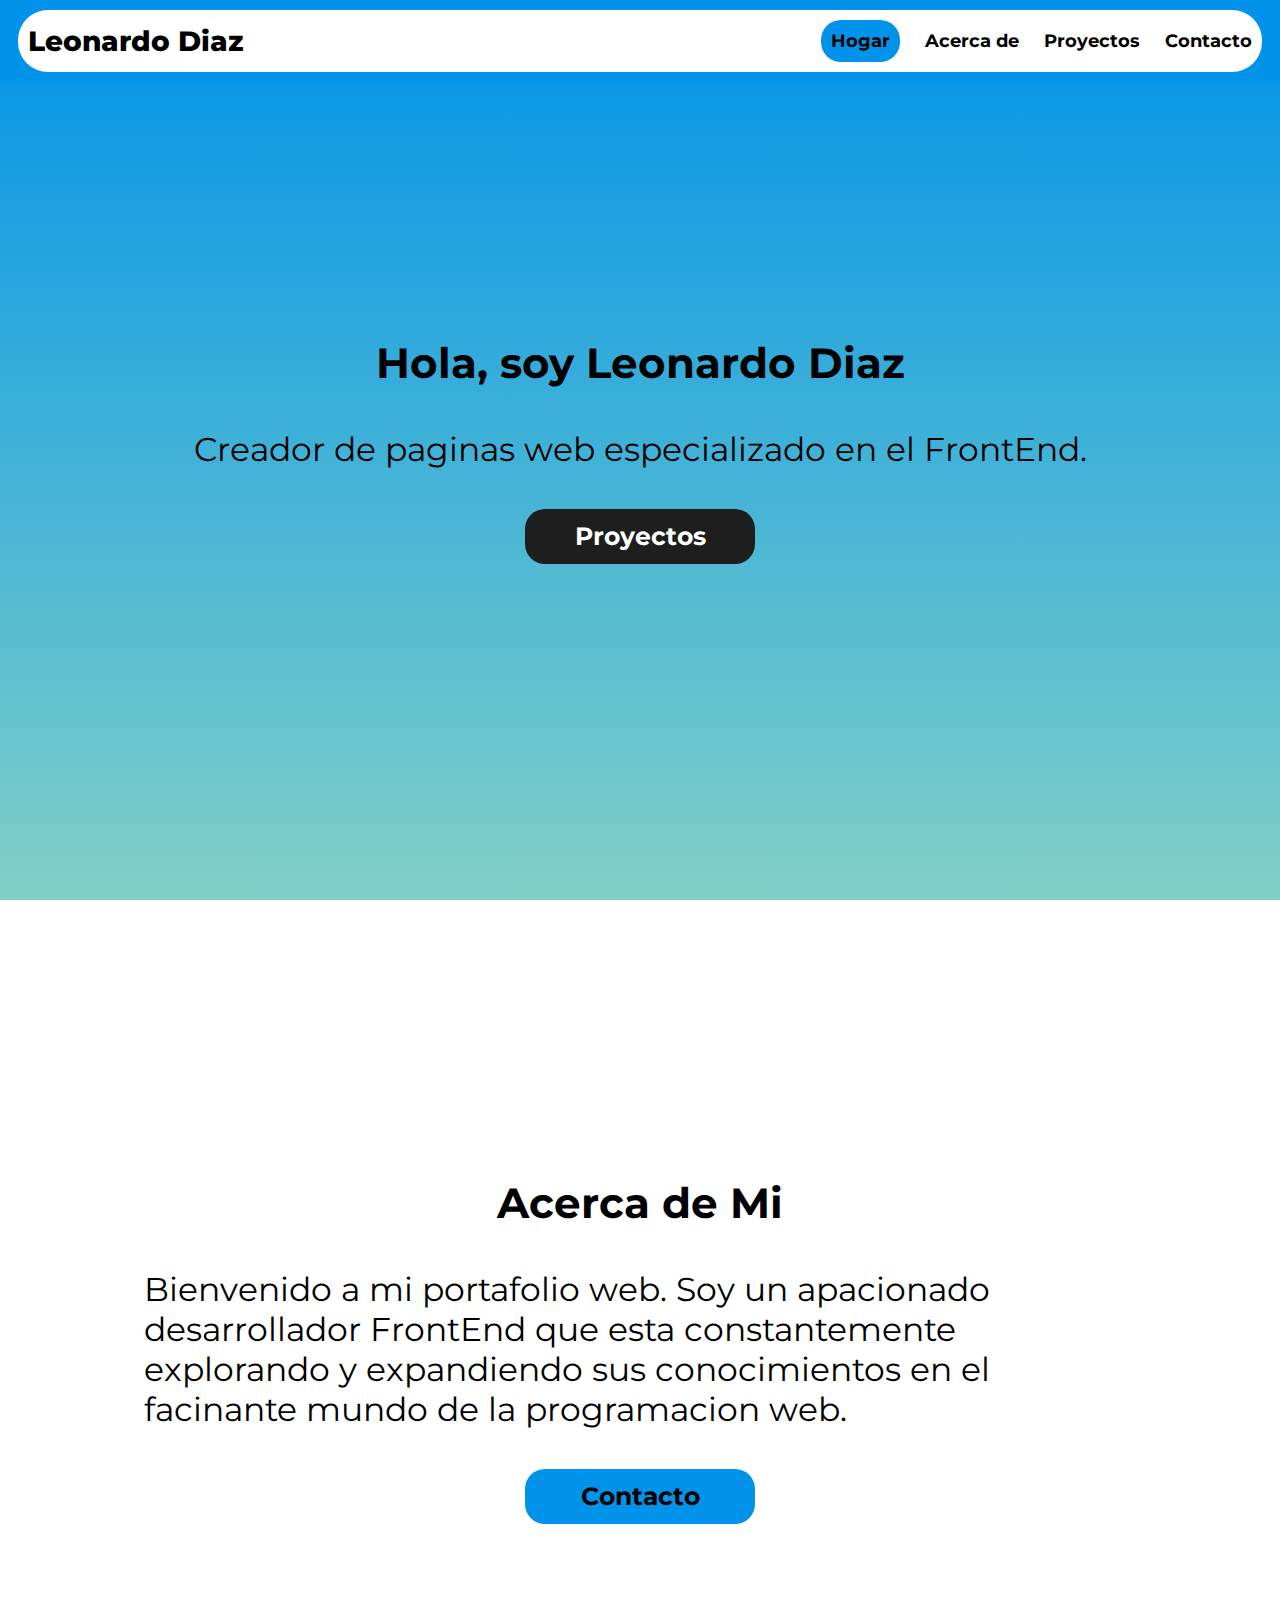
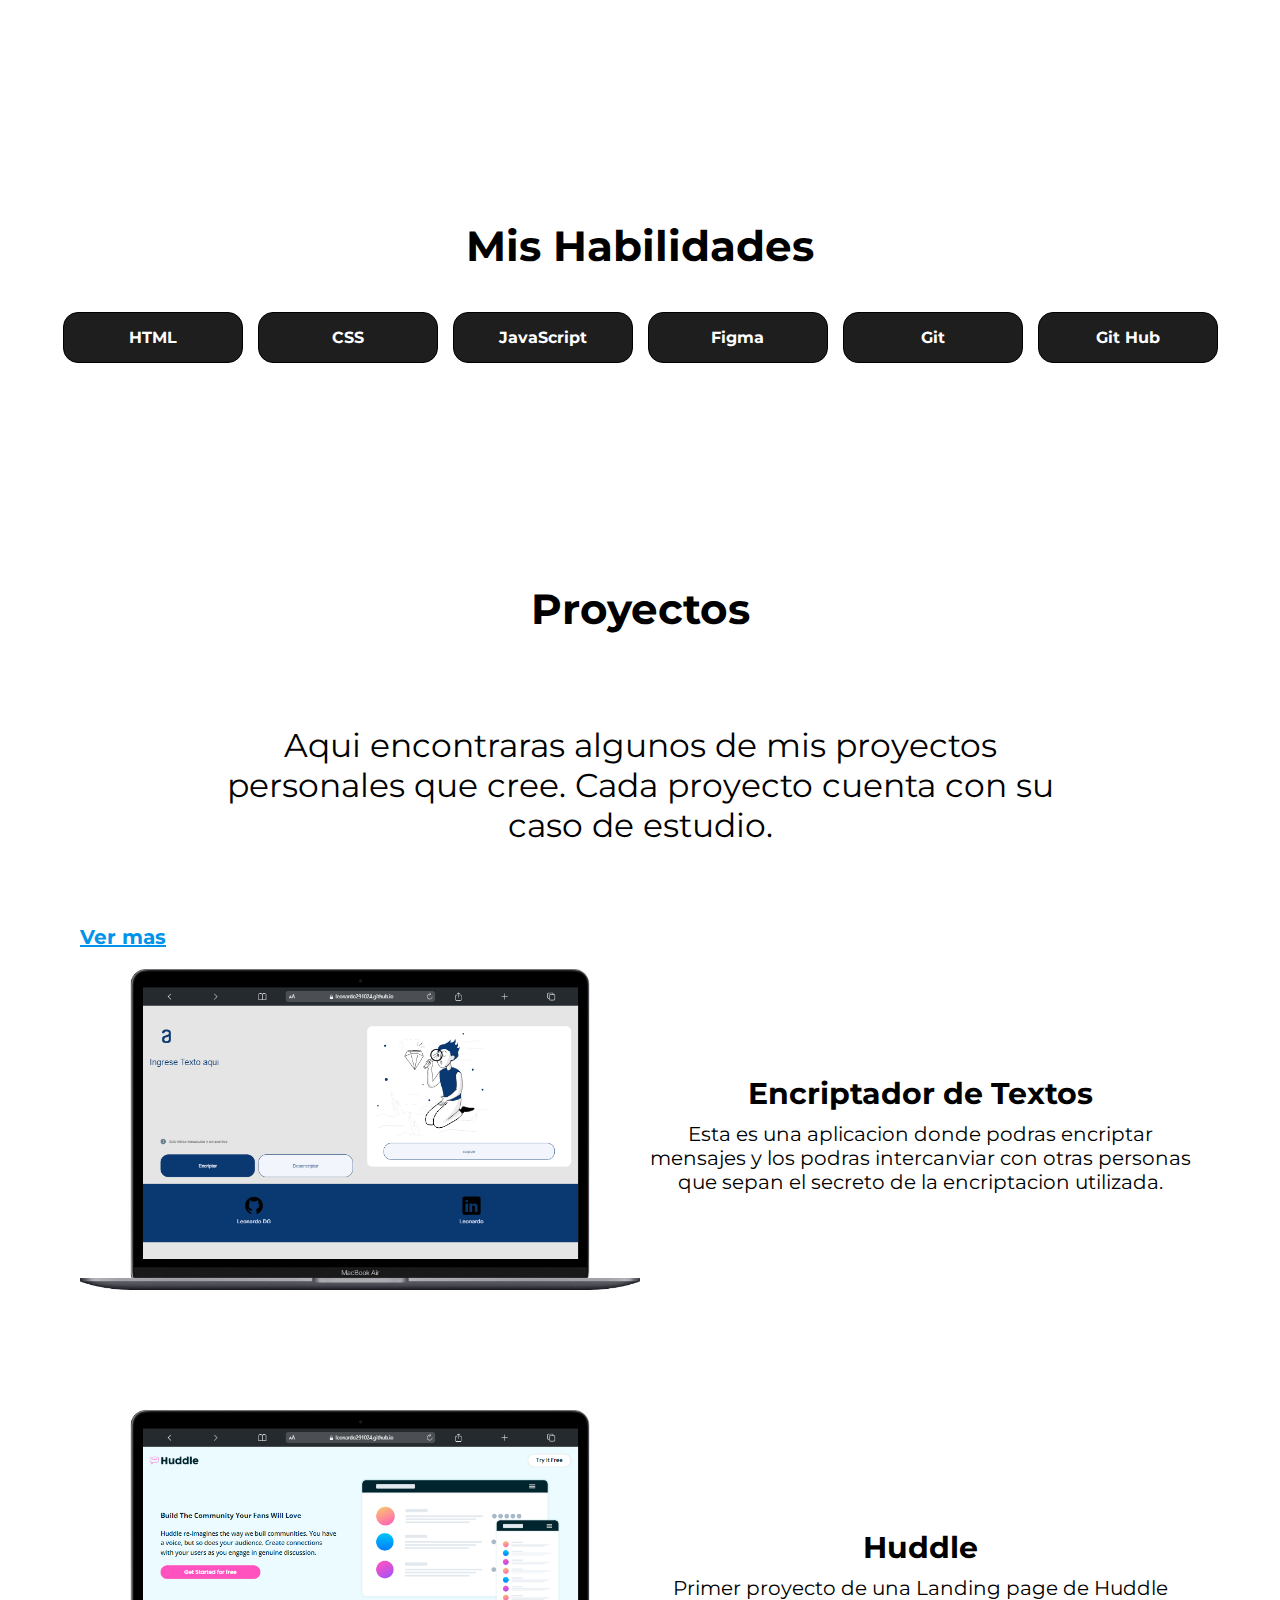
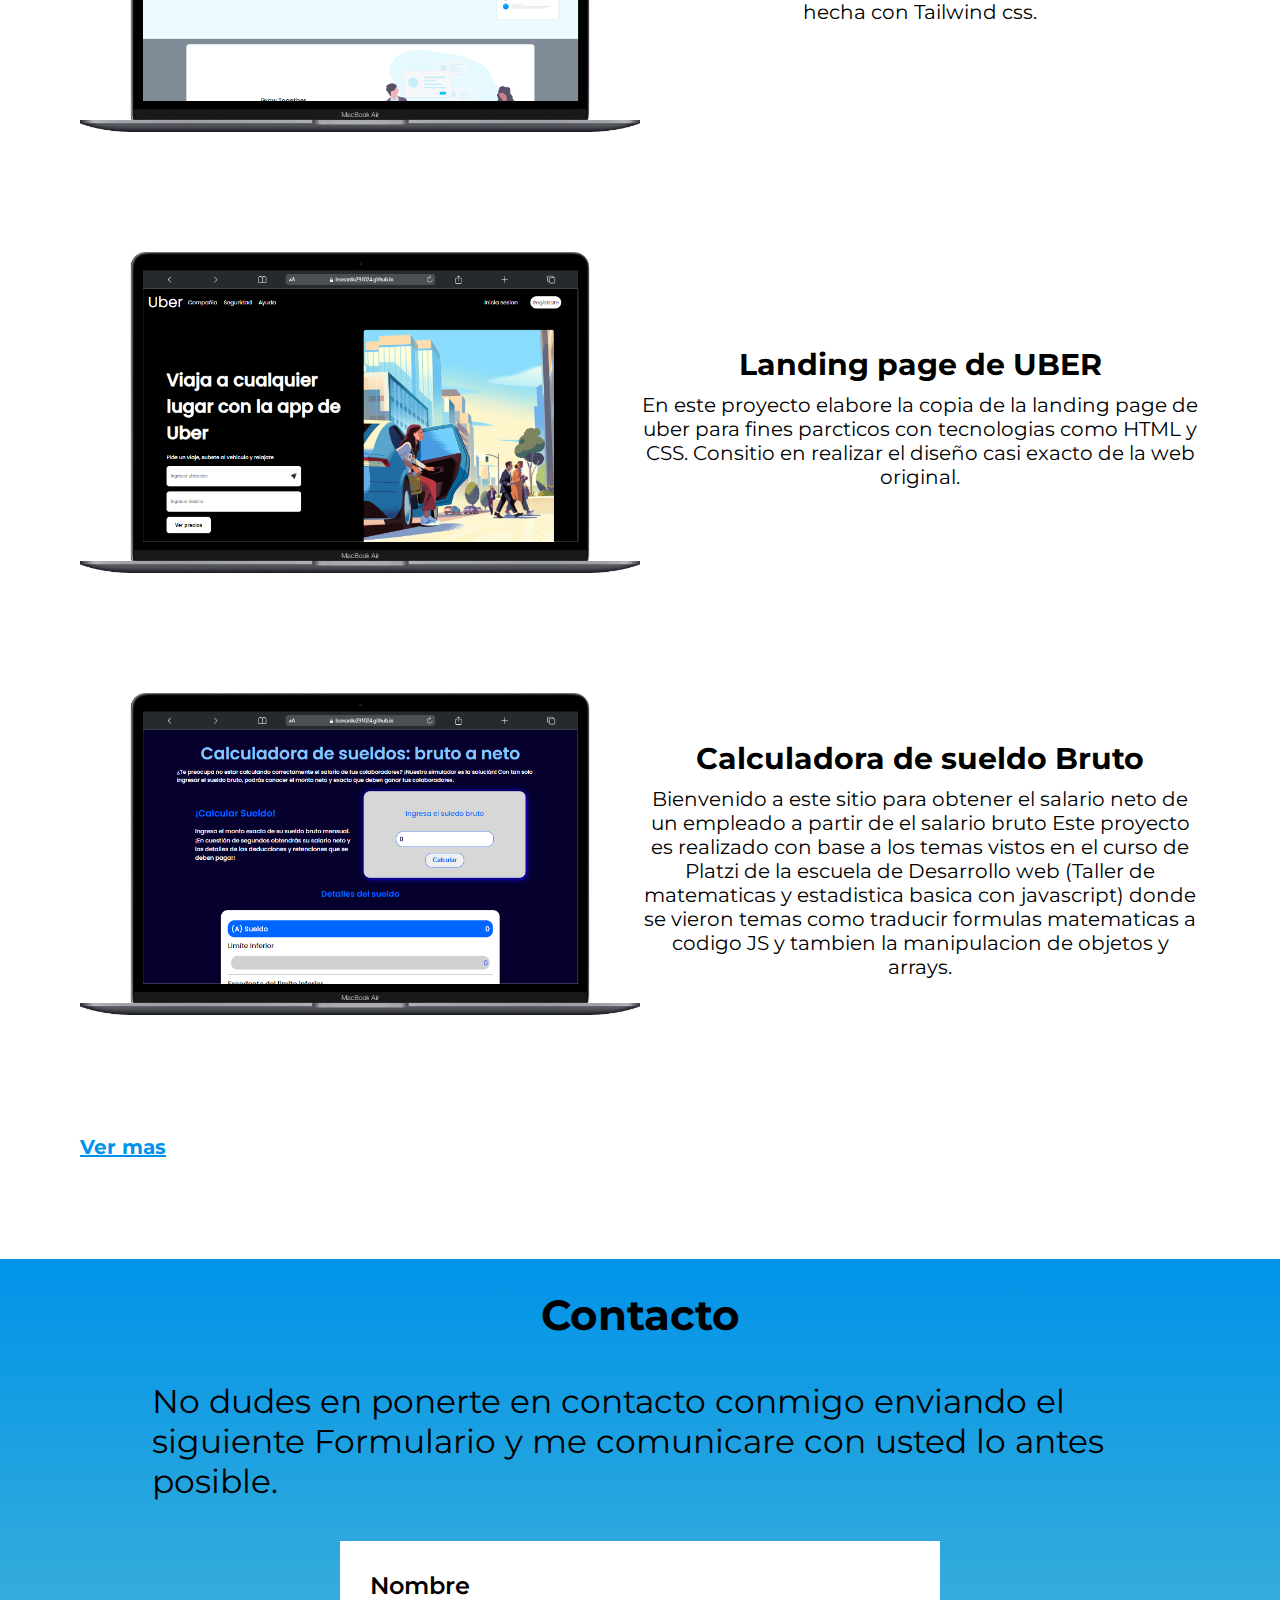
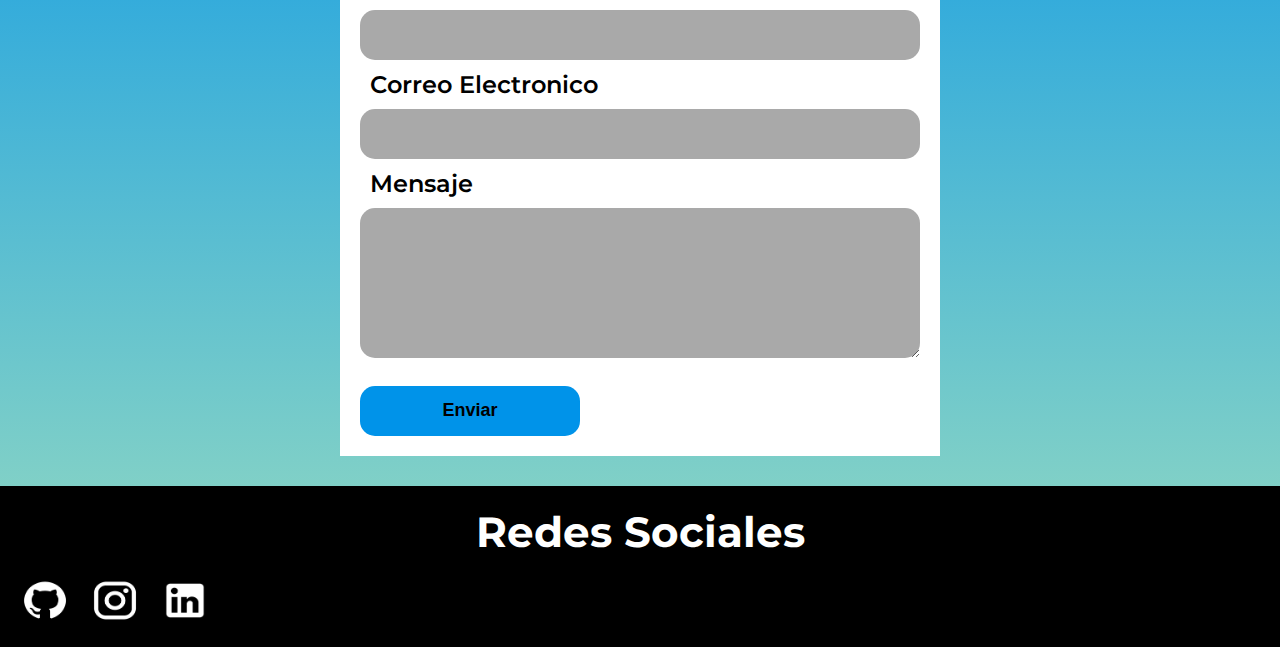
==== index.html @ cf9480f1 "link para ver mas proyectos" ====
<!DOCTYPE html>
<html lang="en">
<head>
    <meta charset="UTF-8">
    <meta name="viewport" content="width=device-width, initial-scale=1.0">
    <link rel="preconnect" href="https://fonts.googleapis.com">
    <link rel="preconnect" href="https://fonts.gstatic.com" crossorigin>
    <link href="https://fonts.googleapis.com/css2?family=Montserrat:ital,wght@0,100..900;1,100..900&display=swap" rel="stylesheet">
    <link rel="stylesheet" href="./styles/loader.css">
    <link rel="stylesheet" href="./styles/generales.css">
    <link rel="stylesheet" href="./styles/variables.css">
    <link rel="stylesheet" href="./styles/animaciones.css">
    <link rel="stylesheet" href="./styles/header.css">
    <link rel="stylesheet" href="./styles/banner.css">
    <link rel="stylesheet" href="./styles/acercaDeMi.css">
    <link rel="stylesheet" href="./styles/skills.css">
    <link rel="stylesheet" href="./styles/proyectos.css">
    <link rel="stylesheet" href="./styles/contacto.css">
    <link rel="stylesheet" href="./styles/footer.css">
    <link rel="icon" type="image/png" href="./imgs/icons/icono-code.png" style="width: 10px;">
    <title>Leo_Dev</title>
</head>
<body>
    <div class="loader-container">
        <div class="loader"></div>
      </div>
    <header>
        <div class="container-nav enhance-header">
            <h1 class="logo-principal">Leonardo Diaz</h1>
            <nav class="nav-desktop">
                <a href="#">Hogar</a>
                <a href="#acercaDeMi">Acerca de</a>
                <a href="#proyectos">Proyectos</a>
                <a href="#contacto">Contacto</a>
            </nav>
            <div class="container-icon-ham">
                <img src="./imgs/icons/menu-hamburgesa-azul.png" alt="menu hamburgesa" class="icon-menu">
            </div>
        </div>
        </div>
    </header>

    <div class="nav-mobile inactive">
        <div class="containerLogoCerrar">
            <img src="./imgs/icons/material-symbols_close.png" alt="logo de cerrar" class="logo-cerrar">
        </div>
        <ul>
            <li>
                <a href="#">Hogar</a>
            </li>
            <li>
                <a href="#acercaDeMi">Acerca de</a>
            </li>
            <li>
                <a href="#proyectos">Proyectos</a>
            </li>
            <li>
                <a href="#contacto">Contacto</a>
            </li>
        </ul>
    </div>

    <section class="banner">
        <div class="banner-container">
            <h1 class="titulo-banner titulos typing">
                Hola, soy Leonardo Diaz
            </h1>
            <p class="textos texto-banner">
                Creador de paginas web especializado en el FrontEnd.
            </p>
            <a href="proyectos.html" class="boton-proyects btn-animado">Proyectos</a>
        </div>
    </section>

    <main>
        <section class="acerca-de-mi" id="acercaDeMi">
            <div>
                <h1 class="titulos">Acerca de Mi</h1>
                <p class="textos">
                    Bienvenido a mi portafolio web. Soy un apacionado desarrollador FrontEnd que esta constantemente explorando y expandiendo sus conocimientos en el facinante mundo de la programacion web.
                </p>
                <a href="#conyacto" class="boton-contacto btn-animado">Contacto</a>
            </div>
        </section>

        <section class="skills">
            <h1 class="titulos">Mis Habilidades</h1>
            <div class="container-skills">
                <article class="skill">HTML</article>
                <article class="skill">CSS</article>
                <article class="skill">JavaScript</article>
                <article class="skill">Figma</article>
                <article class="skill">Git</article>
                <article class="skill">Git Hub</article>
            </div>
        </section>

        <section class="proyectos" id="proyectos">
            <h1 class="titulos">Proyectos</h1>
            <p class="textos texto-proyectos">
                Aqui encontraras algunos de mis proyectos personales que cree. Cada proyecto cuenta con su caso de estudio.
            </p>
            <section class="container-proyectos" id="proyects">
                <a class="link-verMas" href="proyectos.html">Ver mas</a>
                <div class="proyecto">
                    <img src="./imgs/imgs-proyects/encriptador-texto.png" alt="">
                    <div>
                        <h2 class="subtitulos">Encriptador de Textos</h2>
                        <p class="descripcion-proyectos">
                            Esta es una aplicacion donde podras encriptar mensajes y los podras intercanviar con otras personas que sepan el secreto de la encriptacion utilizada.
                        </p>
                    </div>
                </div>
                <div class="proyecto">
                    <img src="./imgs/imgs-proyects/huddle.png" alt="">
                    <div>
                        <h2 class="subtitulos">Huddle</h2>
                        <p class="descripcion-proyectos">
                            Primer proyecto de una Landing page de Huddle hecha con Tailwind css.
                        </p>
                    </div>
                </div>
                <div class="proyecto">
                    <img src="./imgs/imgs-proyects/landingPage-uber.png" alt="">
                    <div>
                        <h2 class="subtitulos">Landing page de UBER</h2>
                        <p class="descripcion-proyectos">
                            En este proyecto elabore la copia de la landing page de uber para fines parcticos con tecnologias como HTML y CSS. Consitio en realizar el diseño casi exacto de la web original.
                        </p>
                    </div>
                </div>
                <div class="proyecto">
                    <img src="./imgs/imgs-proyects/sueldoBruto.png" alt="">
                    <div>
                        <h2 class="subtitulos">Calculadora de sueldo Bruto</h2>
                        <p class="descripcion-proyectos">
                            Bienvenido a este sitio para obtener el salario neto de un empleado a partir de el salario bruto Este proyecto es realizado con base a los temas vistos en el curso de Platzi de la escuela de Desarrollo web (Taller de matematicas y estadistica basica con javascript) donde se vieron temas como traducir formulas matematicas a codigo JS y tambien la manipulacion de objetos y arrays.
                        </p>
                    </div>
                </div>
                <a class="link-verMas" href="proyectos.html">Ver mas</a>
            </section>
        </section>

        <section class="contacto" id="contacto">
            <h1 class="titulos">Contacto</h1>
            <p class="textos">
                No dudes en ponerte en contacto conmigo enviando el siguiente Formulario y me comunicare con usted lo antes posible.
            </p>
            <form action="" class="form">
                <label for="">Nombre</label>
                <input type="text">

                <label for="">Correo Electronico</label>
                <input type="email">

                <label for="">Mensaje</label>
                <textarea name="" id="" cols="30" rows="10"></textarea>

                <button>Enviar</button>
            </form>
        </section>
    </main>

    <footer>
        <h1 class="titulos titulo-footer">Redes Sociales</h1>
        <nav class="container-redes">
            <a href="https://github.com/Leonardo291024" target="_blank">
                <img src="./imgs/icons/mdi_github.png" alt="">
            </a>
            <a href="https://www.instagram.com/kraken_cod3/" target="_blank">
                <img src="./imgs/icons/mdi_instagram.png" alt="">
            </a>
            <a href="https://www.linkedin.com/in/marcos-leonardo-d%C3%ADaz-guzm%C3%A1n-9aa970215/" target="_blank">
                <img src="./imgs/icons/mdi_linkedin.png" alt="">
            </a>
        </nav>
    </footer>
    <script src="./main/spinLoader.js"></script>
    <script src="./main/menu.js"></script>
</body>
</html>
---- styles/loader.css ----
.loader-container {
    position: fixed;
    top: 0;
    left: 0;
    width: 100%;
    height: 100%;
    background-color: rgba(14, 167, 223, 1); /* Color de fondo semi-transparente */
    display: flex;
    justify-content: center;
    align-items: center;
    z-index: 9999; /* Asegura que el loader esté por encima de todo */
  }
  
  .loader {
    border: 8px solid #f3f3f3; /* Gris claro */
    border-top: 8px solid #3498db; /* Azul */
    border-radius: 50%;
    width: 50px;
    height: 50px;
    animation: spin 1s linear infinite; /* Animación de rotación */
  }
  
  @keyframes spin {
    0% { transform: rotate(0deg); }
    100% { transform: rotate(360deg); }
  }
  
  .content {
    display: none; /* Oculta el contenido hasta que la página esté completamente cargada */
  }
---- styles/generales.css ----
*{
    margin: 0;
    padding: 0;
    box-sizing: border-box;
}

body{
    font-family: "Montserrat", sans-serif;
}

.titulos{
    font-size: 36px;
    width: 100%;
    text-align: center;
    margin: auto;
    margin-bottom: 40px;
}

.subtitulos{
    font-size: 30px;
    width: 100%;
    text-align: center;
    margin: auto;
    padding: 10px 10px;
}

.textos{
    width: 80%;
    text-align: start;
    margin: auto;
    font-size: 20px;
    margin-bottom: 40px;
}

.btn-animado{
    transition: all 1s;
}

.btn-animado:hover{
    scale: 1.2;
}


@media(min-width: 720px){
    .titulos{
        font-size: 42px;
    }

    .textos{
        font-size: 33px;
    }
}
---- styles/variables.css ----
:root{
    --color_primary: #80D0C7;
    --color_secondary: #0093E9;
    --color_negro: #000000;
    --color_negro_claro: #1E1E1E;
    --color_blanco: #FFFFFF;
}
---- styles/animaciones.css ----
.typing{
    white-space: nowrap;
    overflow: hidden;
    width: 100%;
    animation: typing 4s steps(40);
}

@keyframes typing{
    from{
        overflow: hidden;
        width: 0;
    }
    to{ width: 100%; }
}


.enhance-header{
    animation: enhance-header linear both;
    animation-timeline: scroll(root);
    animation-range: 0 200px;
    z-index: 10;
}

@keyframes enhance-header{
    to{
        width: 80%;
    }
}
---- styles/header.css ----
header{
    position: fixed;
    padding: 10px 18px;
    display: flex;
    justify-content: center;
    background: #0093E9;
    width: 100%;
    align-items: center;
}

.inactive{
    display: none;
    animation-duration: 2s;
}

.container-nav{
    padding: 10px;
    background-color: white;
    display: flex;
    width: 100%;
    justify-content: space-between;
    border-radius: 30px;
    align-items: center;
}  

.logo-principal{
    font-size: 20px;
    font-weight: 800;
}

.container-icon-ham{
    display: block;
}

.container-icon-ham img{
    width: 40px;
}

.nav-desktop{
    display: none;
}

.nav-mobile{
    position: fixed;
    height: 90vh;
    max-width: 420px;
    top: 0;
    right: 0;
    left: 0;
    width: 80%;
    list-style: none;
    background-color: var(--color_secondary);
    border-radius: 10px;
    padding: 20px;
    border: 1px solid black;

    animation: 4s;
    animation-delay: 0s;
    animation-fill-mode: forwards;
}

@keyframes top_bottom{
    from{
        height: 40vh;
        left: 0;
    }

    to{
        height: 90vh;
    }
}


@keyframes moverIzquierda{
    from{
        width: 80%;
    }

    to{
        width: 0;
    }
}

.nav-mobile .containerLogoCerrar{
    text-align: end;
}

.nav-mobile ul{
    display: flex;
    height: 95%;
    flex-direction: column;
    justify-content: center;
}

.nav-mobile ul li{
    list-style: none;
}

.nav-mobile ul li a{
    text-decoration: none;
    display: inline-block;
    margin-bottom: 10px;
    font-weight: bold;
    font-size: 20px;
    color: var(--color_negro);
}


@media(min-width: 925px){
    .logo-principal{
        font-size: 28px;
    }

    .container-icon-ham{
        display: none;
    }

    .nav-desktop{
        display: flex;
        align-items: center;
    }

    .nav-mobile{
        display: none;
    }

    .nav-desktop a{
        text-decoration: none;
        font-size: 18px;
        margin-left: 25px;
        font-weight: 700;
        color: var(--color_negro);
        transition: all 0.8s;
    }

    .nav-desktop a:hover{
        padding: 10px;
        background-color: var(--color_secondary);
        border-radius: 20px;
    }

    .nav-desktop a:nth-child(1){
        padding: 10px;
        background-color: var(--color_secondary);
        border-radius: 20px;
    }
}
---- styles/banner.css ----
.banner{
    height: 100vh;
    background: linear-gradient(to bottom, #0093E9, #80D0C7);
    display: flex;
    align-items: center;
    justify-content: center;
}

.banner-container{
    /*height: 70%;*/
    display: flex;
    justify-content: center;
    align-items: center;
    flex-direction: column;
    padding: 10px;
}

.titulo-banner{
    font-size: 24px;
}

.texto-banner{
    width: 100%;
    text-align: center;
    margin: auto;
    margin-bottom: 40px;
    font-size: 26px;
}

.boton-proyects{
    width: 230px;
    height: 55px;
    font-size: 25px;
    background: var(--color_negro_claro);
    border-radius: 20px;
    color: white;
    font-weight: 700;
    cursor: pointer;
    display: flex;
    justify-content: center;
    align-items: center;
    text-decoration: none;
}


@media(min-width: 720px){
    .titulo-banner{
        font-size: 42px;
    }
    .texto-banner{
        font-size: 33px;
    }
}
---- styles/acercaDeMi.css ----
.acerca-de-mi{
    display: flex;
    align-items: center;
    justify-content: center;
    padding: 20px;
    min-height: 100vh;
}

.acerca-de-mi div{
    display: flex;
    align-items: center;
    flex-direction: column;
}

.boton-contacto{
    width: 230px;
    height: 55px;
    font-size: 25px;
    background: var(--color_secondary);
    border-radius: 20px;
    color: var(--color_negro);
    font-weight: 700;
    cursor: pointer;
    display: flex;
    justify-content: center;
    align-items: center;
    text-decoration: none;
}
---- styles/skills.css ----
.skills{
    padding: 20px;
}

.container-skills{
    display: flex;
    justify-content: center;
    flex-wrap: wrap;
    gap: 15px;
    /*margin: 30px 30px;*/
}

.skill{
    width: 100px;
    text-align: center;
    font-weight: 700;
    background: var(--color_negro_claro);
    color: white;
    padding: 5px;
    border: 1px solid black;
    border-radius: 15px;
}

@media(min-width: 720px){
    .skill{
        width: 180px;
        padding: 15px;
    }
}
---- styles/proyectos.css ----
.proyectos{
    margin-top: 120px;
    padding: 20px;
}

.link-verMas{
    display: inline-block;
    text-align: end;
    font-size: 20px;
    color: var(--color_secondary);
    font-weight: 700;
    padding-bottom: 20px;
}

.link-verMas:hover{
    color: black;
}

.container-proyectos{
    margin-top: 30px;
}

.proyecto{
    display: flex;
    flex-direction: column;
    align-items: center;
    margin-bottom: 120px;
}

.proyecto img{
    width: 100%;
}

.texto-proyectos{
    text-align: center;
    margin: auto;
    padding-top: 50px;
    padding-bottom: 50px;
}

.descripcion-proyectos{
    font-size: 20px;
    text-align: center;
}

@media(min-width: 720px){
    .proyectos{
        padding: 80px;
    }
    .proyecto{
        flex-direction: row;
    }
    .proyecto img{
        width: 50%;
    }
}
---- styles/contacto.css ----
.contacto{
    background: linear-gradient(to bottom, #0093E9, #80D0C7);
    padding: 30px;
}

.form{
    background: white;
    display: flex;
    flex-direction: column;
    padding: 20px;
    max-width: 600px;
    margin: auto;
}

.form label{
    font-size: 24px;
    font-weight: 600;
    margin: 10px 10px;
}

.form input{
    height: 50px;
    border-radius: 15px;
    border: none;
    background: rgb(169, 169, 169);
}

.form textarea{
    border-radius: 15px;
    border: none;
    background: rgb(169, 169, 169);
}

.form button{
    width: 220px;
    height: 50px;
    margin-top: 28px;
    border: none;
    background: var(--color_secondary);
    font-weight: 700;
    border-radius: 15px;
    font-size: 18px;
    cursor: pointer;
}
---- styles/footer.css ----
footer{
    background: var(--color_negro);
    padding: 20px;
}

.titulo-footer{
    color: white;
    margin-bottom: 20px;
}

.container-redes{
    display: flex;
    justify-content: space-around;
}

.container-redes a img{
    width: 30px;
}

@media(min-width: 720px){
    .container-redes{
        justify-content: flex-start;
        gap: 20px;
    }

    .container-redes a img{
        width: 50px;
    }
}
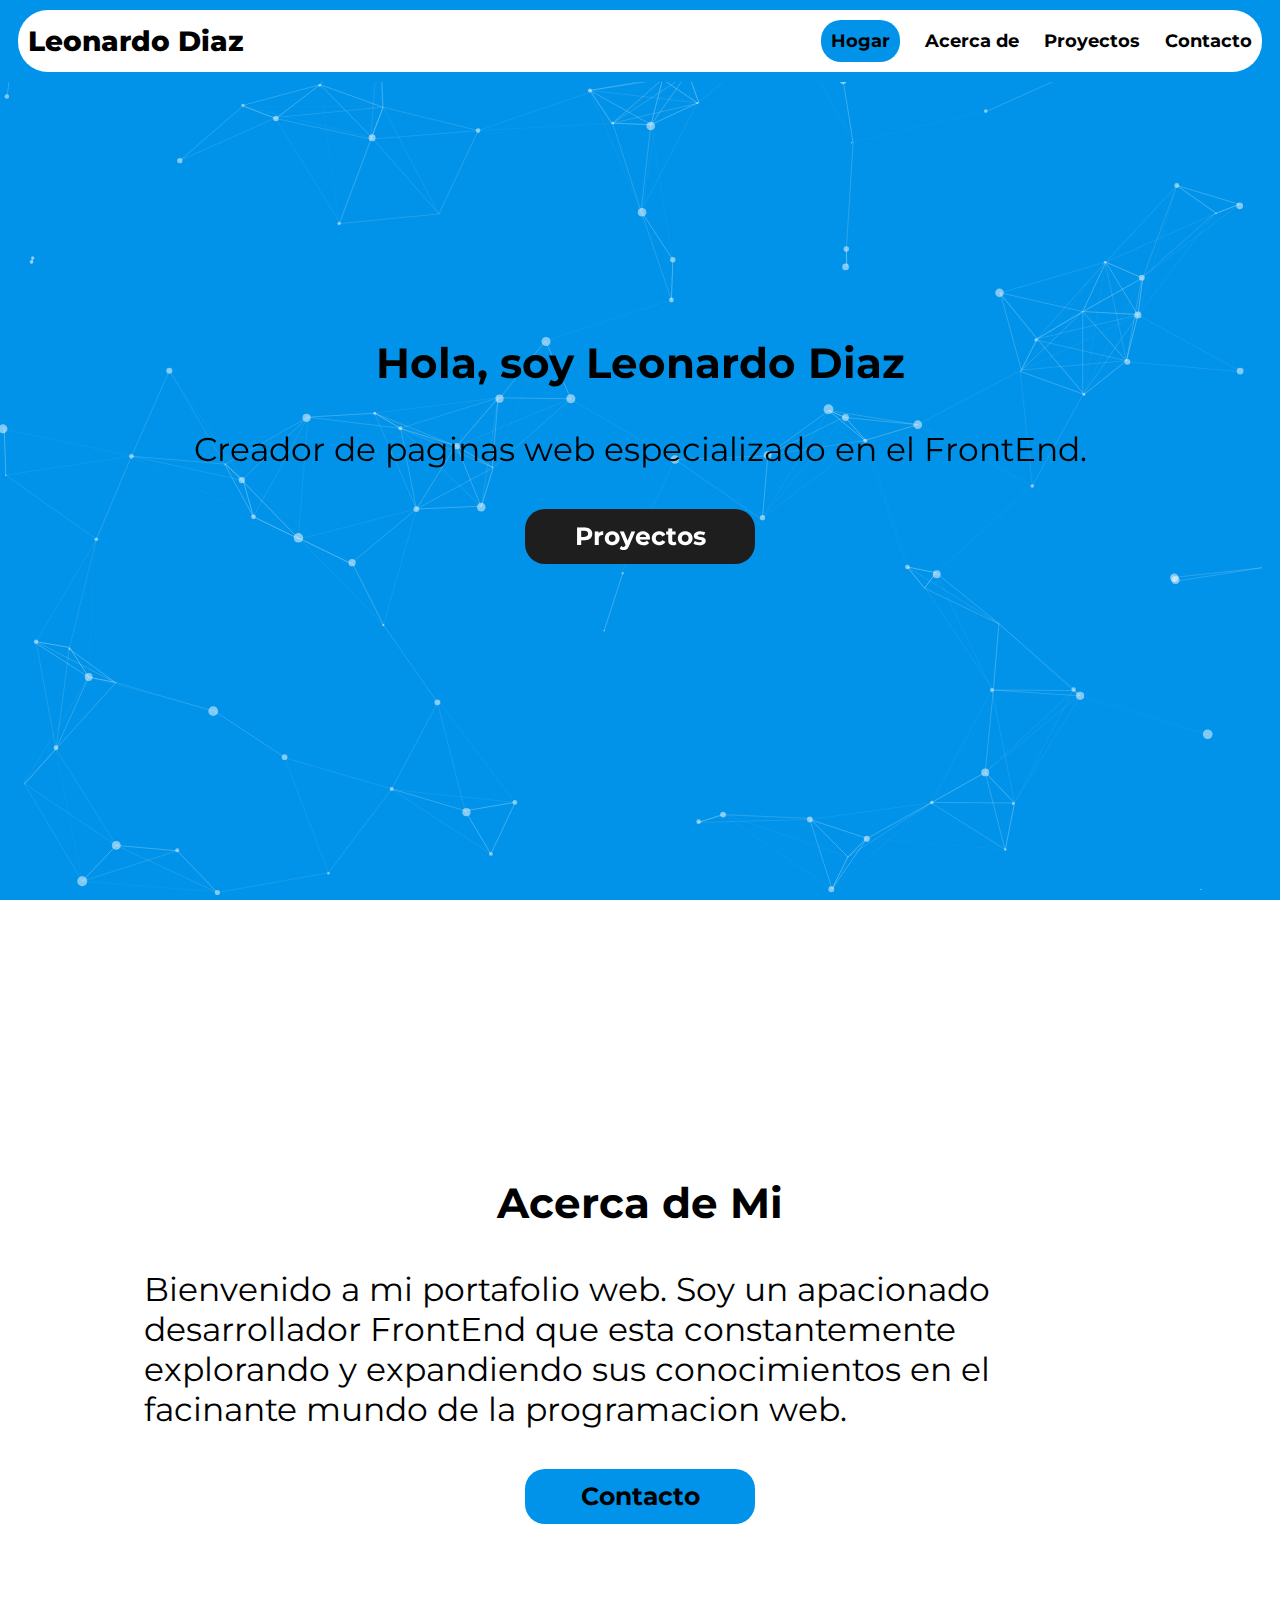
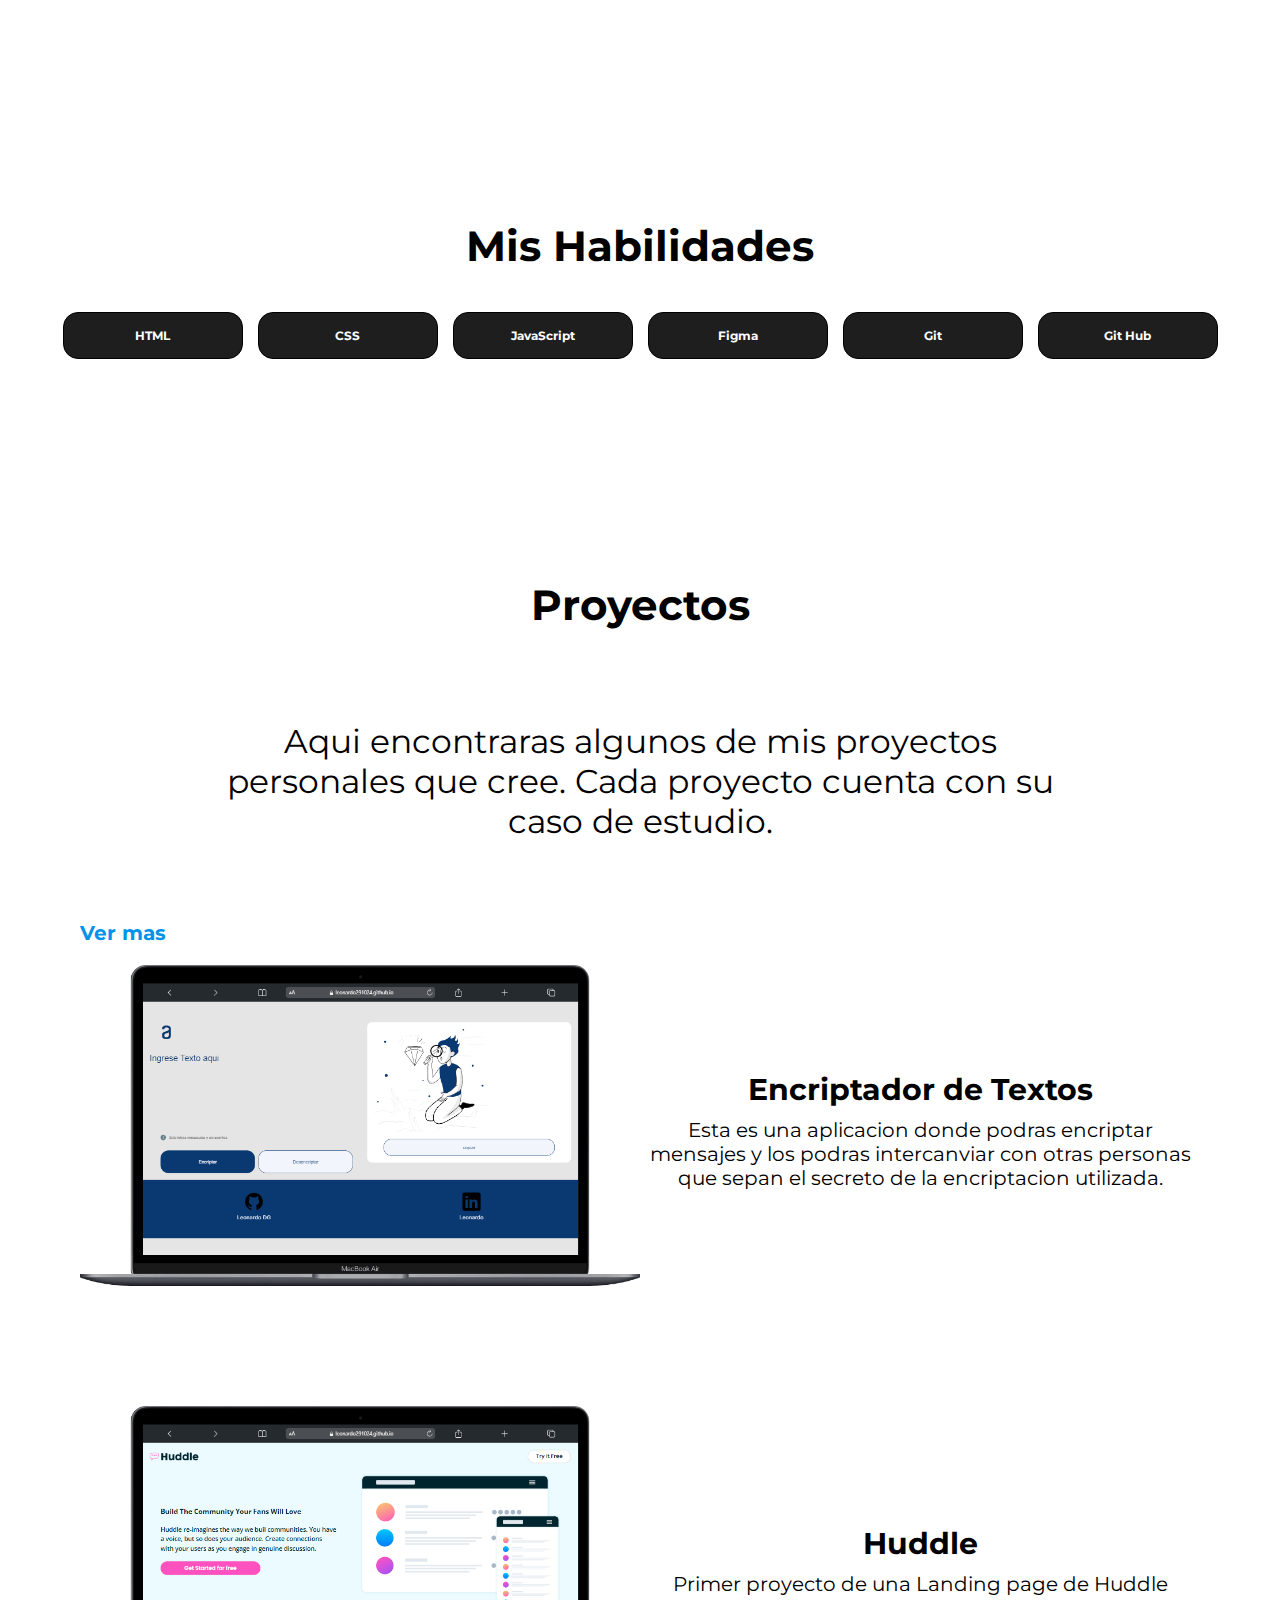
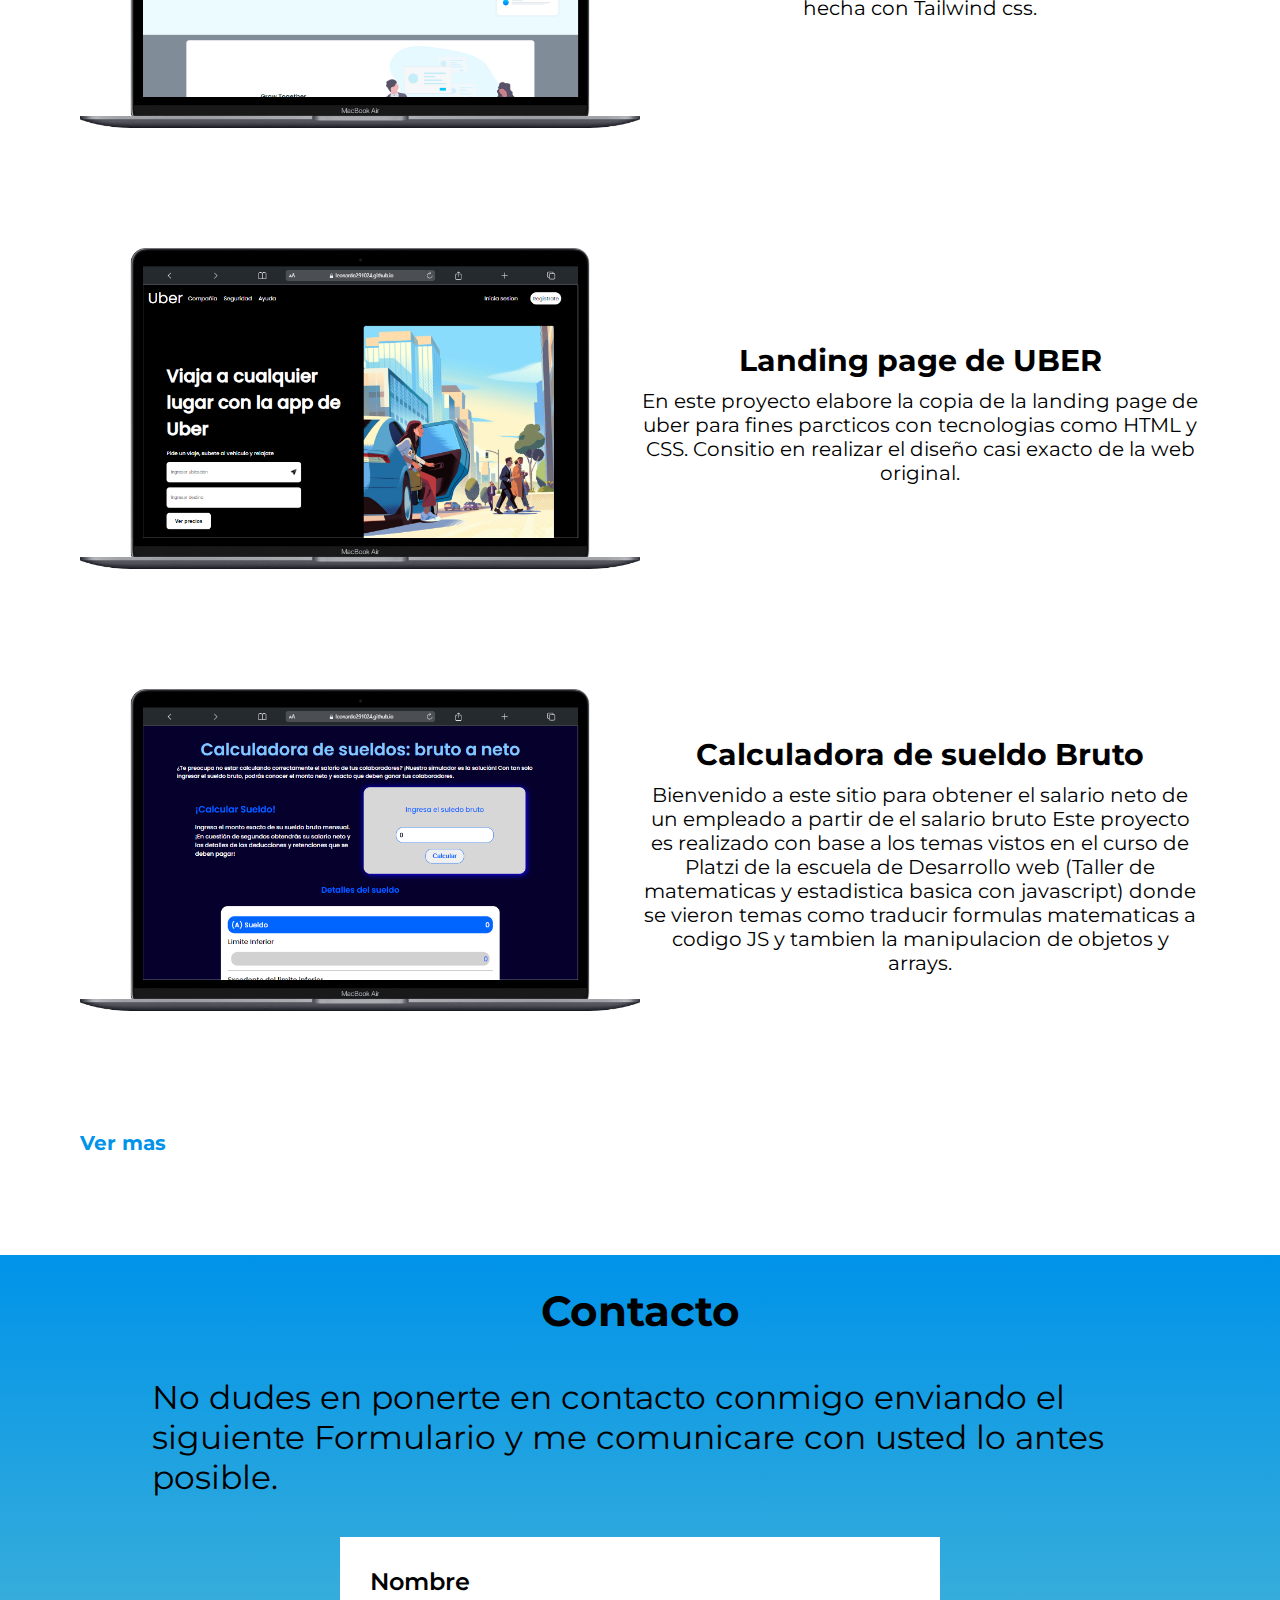
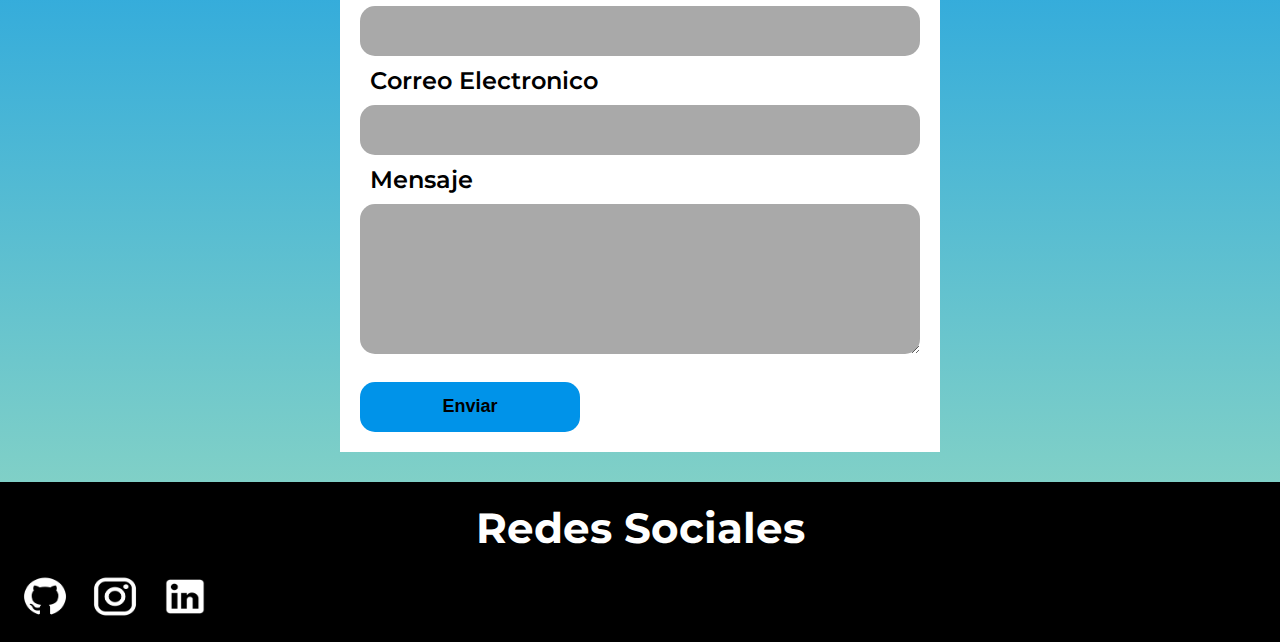
==== commit a46de38c: "animacion de particulas para el banner" ====
--- a/index.html
+++ b/index.html
@@ -6,6 +6,7 @@
     <link rel="preconnect" href="https://fonts.googleapis.com">
     <link rel="preconnect" href="https://fonts.gstatic.com" crossorigin>
     <link href="https://fonts.googleapis.com/css2?family=Montserrat:ital,wght@0,100..900;1,100..900&display=swap" rel="stylesheet">
+    <link rel="stylesheet" href="./particles.js-master/demo/css/style.css">
     <link rel="stylesheet" href="./styles/loader.css">
     <link rel="stylesheet" href="./styles/generales.css">
     <link rel="stylesheet" href="./styles/variables.css">
@@ -60,7 +61,7 @@
         </ul>
     </div>
 
-    <section class="banner">
+    <section id="particles-js" class="banner">
         <div class="banner-container">
             <h1 class="titulo-banner titulos typing">
                 Hola, soy Leonardo Diaz
@@ -176,6 +177,8 @@
             </a>
         </nav>
     </footer>
+    <script src="./particles.js-master/particles.js"></script>
+    <script src="./particles.js-master/demo/js/app.js"></script>
     <script src="./main/spinLoader.js"></script>
     <script src="./main/menu.js"></script>
 </body>
--- a/particles.js-master/demo/css/style.css
+++ b/particles.js-master/demo/css/style.css
@@ -0,0 +1,96 @@
+/* =============================================================================
+   HTML5 CSS Reset Minified - Eric Meyer
+   ========================================================================== */
+
+html,body,div,span,object,iframe,h1,h2,h3,h4,h5,h6,p,blockquote,pre,abbr,address,cite,code,del,dfn,em,img,ins,kbd,q,samp,small,strong,sub,sup,var,b,i,dl,dt,dd,ol,ul,li,fieldset,form,label,legend,table,caption,tbody,tfoot,thead,tr,th,td,article,aside,canvas,details,figcaption,figure,footer,header,hgroup,menu,nav,section,summary,time,mark,audio,video{margin:0;padding:0;border:0;outline:0;font-size:100%;vertical-align:baseline;background:transparent}
+body{line-height:1}
+article,aside,details,figcaption,figure,footer,header,hgroup,menu,nav,section{display:block}
+nav ul{list-style:none}
+blockquote,q{quotes:none}
+blockquote:before,blockquote:after,q:before,q:after{content:none}
+a{margin:0;padding:0;font-size:100%;vertical-align:baseline;background:transparent;text-decoration:none}
+mark{background-color:#ff9;color:#000;font-style:italic;font-weight:bold}
+del{text-decoration:line-through}
+abbr[title],dfn[title]{border-bottom:1px dotted;cursor:help}
+table{border-collapse:collapse;border-spacing:0}
+hr{display:block;height:1px;border:0;border-top:1px solid #ccc;margin:1em 0;padding:0}
+input,select{vertical-align:middle}
+li{list-style:none}
+
+
+/* =============================================================================
+   My CSS
+   ========================================================================== */
+
+/* ---- base ---- */
+
+html,body{ 
+	width:100%;
+	height:100%;
+	/*background:#111;*/
+}
+
+html{
+  /*-webkit-tap-highlight-color: rgba(0, 0, 0, 0);*/
+}
+
+body{
+  font:normal 75% Arial, Helvetica, sans-serif;
+}
+
+canvas{
+  display:block;
+  vertical-align:bottom;
+}
+
+
+/* ---- stats.js ---- */
+
+.count-particles{
+  background: #000022;
+  position: absolute;
+  top: 48px;
+  left: 0;
+  width: 80px;
+  color: #13E8E9;
+  font-size: .8em;
+  text-align: left;
+  text-indent: 4px;
+  line-height: 14px;
+  padding-bottom: 2px;
+  font-family: Helvetica, Arial, sans-serif;
+  font-weight: bold;
+}
+
+.js-count-particles{
+  font-size: 1.1em;
+}
+
+#stats,
+.count-particles{
+  -webkit-user-select: none;
+  margin-top: 5px;
+  margin-left: 5px;
+}
+
+#stats{
+  border-radius: 3px 3px 0 0;
+  overflow: hidden;
+}
+
+.count-particles{
+  border-radius: 0 0 3px 3px;
+}
+
+
+/* ---- particles.js container ---- */
+
+#particles-js{
+  width: 100%;
+  height: 100%;
+  background-color:#0093E9;
+  background-image: url('');
+  background-size: cover;
+  background-position: 50% 50%;
+  background-repeat: no-repeat;
+}
--- a/styles/banner.css
+++ b/styles/banner.css
@@ -1,6 +1,6 @@
 .banner{
     height: 100vh;
-    background: linear-gradient(to bottom, #0093E9, #80D0C7);
+    /*background: linear-gradient(to bottom, #0093E9, #80D0C7);*/
     display: flex;
     align-items: center;
     justify-content: center;
@@ -8,6 +8,7 @@
 
 .banner-container{
     /*height: 70%;*/
+    position: absolute;
     display: flex;
     justify-content: center;
     align-items: center;
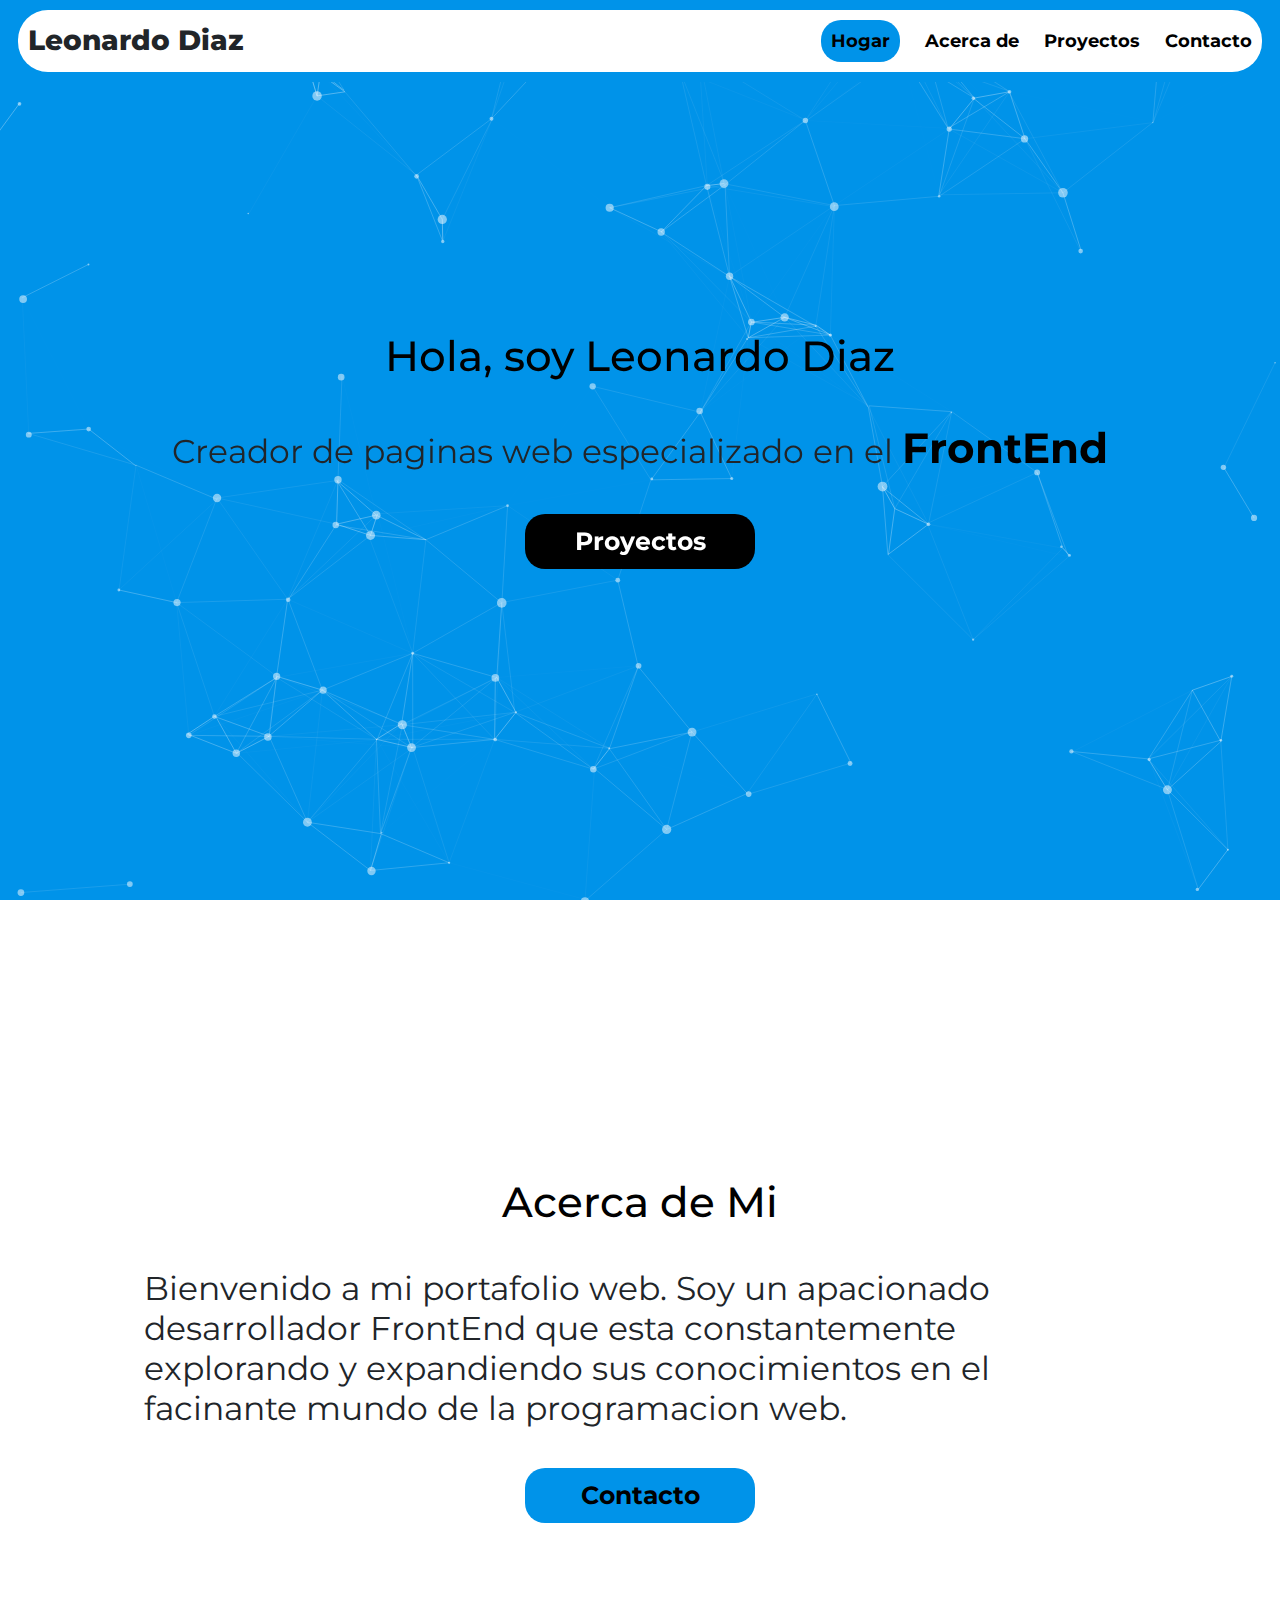
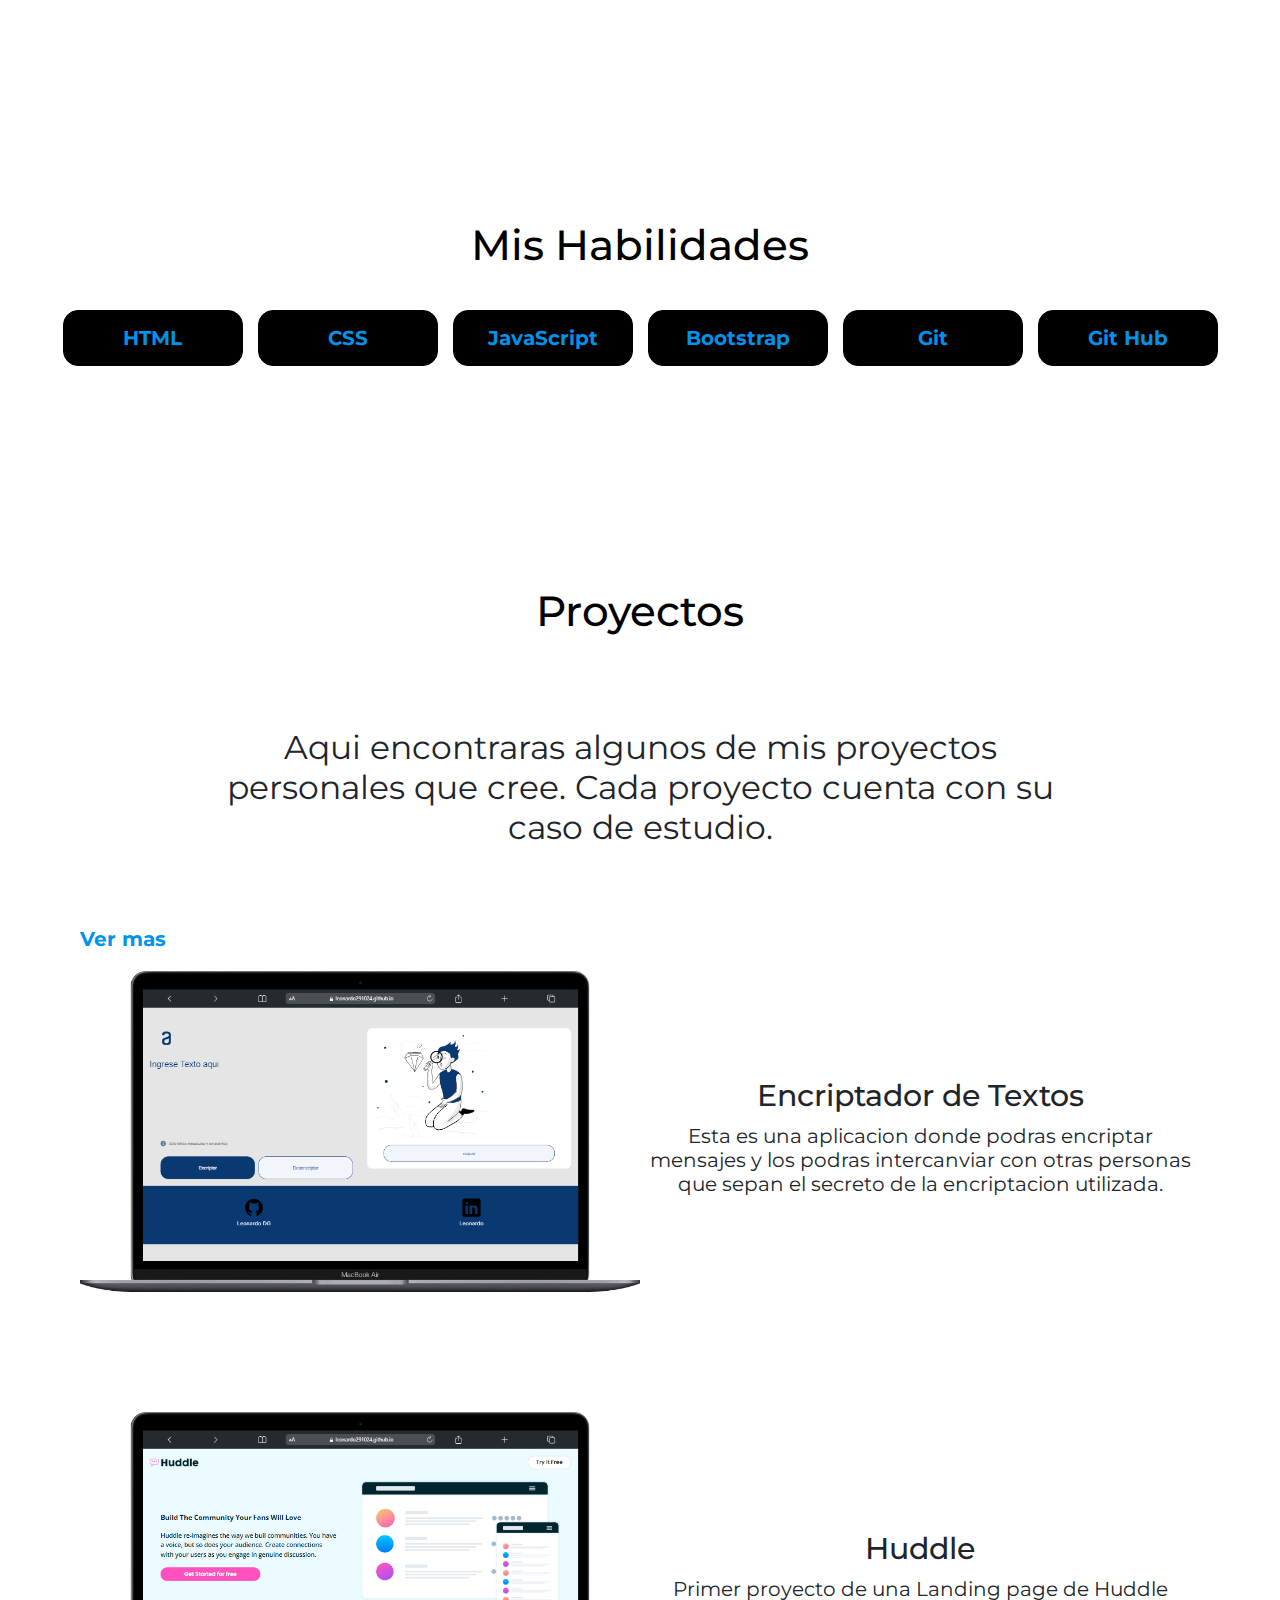
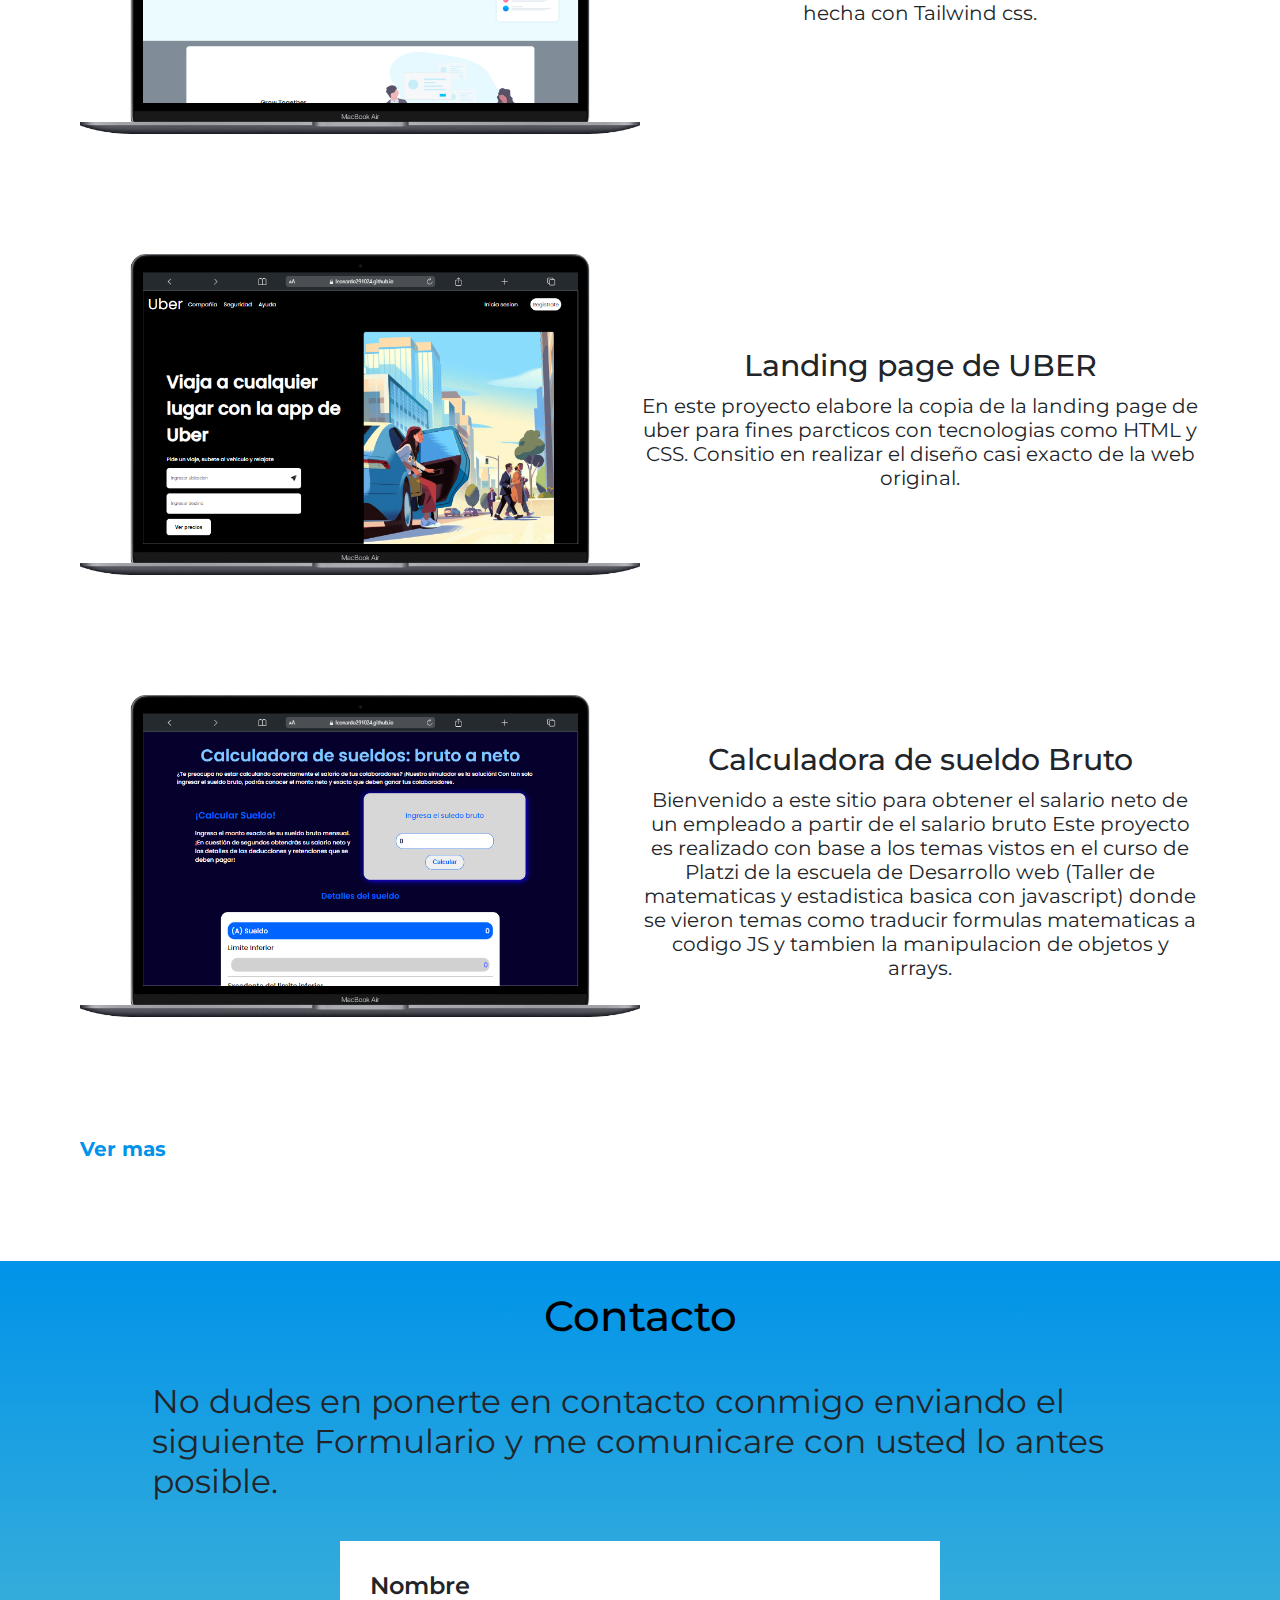
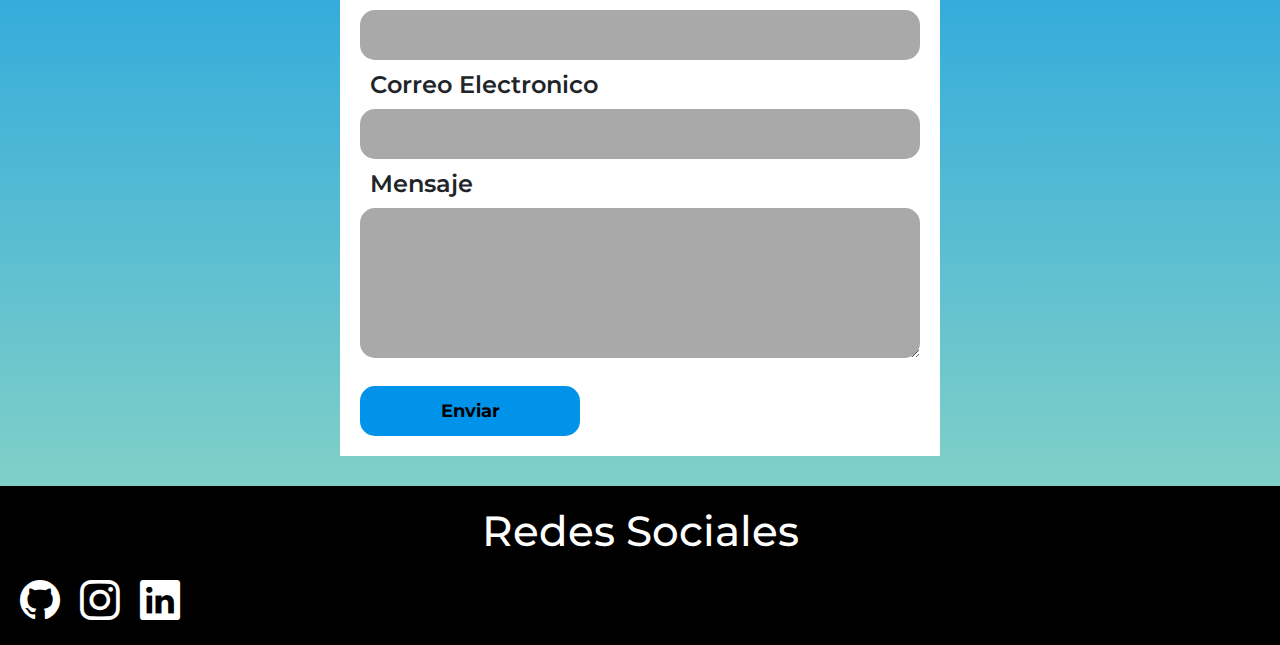
==== commit efa8a3c9: "Implementacion de Bootstrap a las cards de proyectos" ====
--- a/index.html
+++ b/index.html
@@ -4,8 +4,18 @@
     <meta charset="UTF-8">
     <meta name="viewport" content="width=device-width, initial-scale=1.0">
     <link rel="preconnect" href="https://fonts.googleapis.com">
+
+    <!--Bootstrap-->
+    <link href="https://cdn.jsdelivr.net/npm/bootstrap@5.3.3/dist/css/bootstrap.min.css" rel="stylesheet" integrity="sha384-QWTKZyjpPEjISv5WaRU9OFeRpok6YctnYmDr5pNlyT2bRjXh0JMhjY6hW+ALEwIH" crossorigin="anonymous">
+
+    <!--Iconos de Bootstrap-->
+    <link rel="stylesheet" href="https://cdn.jsdelivr.net/npm/bootstrap-icons@1.11.3/font/bootstrap-icons.min.css">
+
+    <!--Fuentes-->
     <link rel="preconnect" href="https://fonts.gstatic.com" crossorigin>
     <link href="https://fonts.googleapis.com/css2?family=Montserrat:ital,wght@0,100..900;1,100..900&display=swap" rel="stylesheet">
+
+    <!--Estilos CSS-->
     <link rel="stylesheet" href="./particles.js-master/demo/css/style.css">
     <link rel="stylesheet" href="./styles/loader.css">
     <link rel="stylesheet" href="./styles/generales.css">
@@ -18,6 +28,7 @@
     <link rel="stylesheet" href="./styles/proyectos.css">
     <link rel="stylesheet" href="./styles/contacto.css">
     <link rel="stylesheet" href="./styles/footer.css">
+
     <link rel="icon" type="image/png" href="./imgs/icons/icono-code.png" style="width: 10px;">
     <title>Leo_Dev</title>
 </head>
@@ -67,9 +78,9 @@
                 Hola, soy Leonardo Diaz
             </h1>
             <p class="textos texto-banner">
-                Creador de paginas web especializado en el FrontEnd.
+                Creador de paginas web especializado en el <b class="titulos">FrontEnd</b>
             </p>
-            <a href="proyectos.html" class="boton-proyects btn-animado">Proyectos</a>
+            <a href="proyectos.html" class="boton-proyects">Proyectos</a>
         </div>
     </section>
 
@@ -80,7 +91,7 @@
                 <p class="textos">
                     Bienvenido a mi portafolio web. Soy un apacionado desarrollador FrontEnd que esta constantemente explorando y expandiendo sus conocimientos en el facinante mundo de la programacion web.
                 </p>
-                <a href="#conyacto" class="boton-contacto btn-animado">Contacto</a>
+                <a href="#conyacto" class="boton-contacto">Contacto</a>
             </div>
         </section>
 
@@ -90,7 +101,7 @@
                 <article class="skill">HTML</article>
                 <article class="skill">CSS</article>
                 <article class="skill">JavaScript</article>
-                <article class="skill">Figma</article>
+                <article class="skill">Bootstrap</article>
                 <article class="skill">Git</article>
                 <article class="skill">Git Hub</article>
             </div>
@@ -167,19 +178,28 @@
         <h1 class="titulos titulo-footer">Redes Sociales</h1>
         <nav class="container-redes">
             <a href="https://github.com/Leonardo291024" target="_blank">
-                <img src="./imgs/icons/mdi_github.png" alt="">
+                <i class="bi bi-github"></i>
             </a>
             <a href="https://www.instagram.com/kraken_cod3/" target="_blank">
-                <img src="./imgs/icons/mdi_instagram.png" alt="">
+                <i class="bi bi-instagram"></i>
             </a>
             <a href="https://www.linkedin.com/in/marcos-leonardo-d%C3%ADaz-guzm%C3%A1n-9aa970215/" target="_blank">
-                <img src="./imgs/icons/mdi_linkedin.png" alt="">
+                <i class="bi bi-linkedin"></i>
             </a>
         </nav>
     </footer>
+
+    <!--Script de Bootstrap-->
+    <script src="https://cdn.jsdelivr.net/npm/bootstrap@5.3.3/dist/js/bootstrap.bundle.min.js" integrity="sha384-YvpcrYf0tY3lHB60NNkmXc5s9fDVZLESaAA55NDzOxhy9GkcIdslK1eN7N6jIeHz" crossorigin="anonymous"></script>
+
+    <!--Script de las animaciones de particulas-->
     <script src="./particles.js-master/particles.js"></script>
     <script src="./particles.js-master/demo/js/app.js"></script>
+
+    <!--Script Spin de carga-->
     <script src="./main/spinLoader.js"></script>
+
+    <!--Script toogle menu-->
     <script src="./main/menu.js"></script>
 </body>
 </html>--- a/styles/loader.css
+++ b/styles/loader.css
@@ -12,7 +12,7 @@
   }
   
   .loader {
-    border: 8px solid #f3f3f3; /* Gris claro */
+    border: 8px solid #000000; /* Gris claro */
     border-top: 8px solid #3498db; /* Azul */
     border-radius: 50%;
     width: 50px;
--- a/styles/generales.css
+++ b/styles/generales.css
@@ -14,6 +14,7 @@
     text-align: center;
     margin: auto;
     margin-bottom: 40px;
+    color: var(--color_negro);
 }
 
 .subtitulos{
@@ -32,15 +33,6 @@
     margin-bottom: 40px;
 }
 
-.btn-animado{
-    transition: all 1s;
-}
-
-.btn-animado:hover{
-    scale: 1.2;
-}
-
-
 @media(min-width: 720px){
     .titulos{
         font-size: 42px;
--- a/styles/header.css
+++ b/styles/header.css
@@ -1,5 +1,6 @@
 header{
     position: fixed;
+    z-index: 1;
     padding: 10px 18px;
     display: flex;
     justify-content: center;
@@ -42,6 +43,7 @@
 
 .nav-mobile{
     position: fixed;
+    z-index: 1;
     height: 90vh;
     max-width: 420px;
     top: 0;
@@ -54,7 +56,7 @@
     padding: 20px;
     border: 1px solid black;
 
-    animation: 4s;
+    animation: 1s;
     animation-delay: 0s;
     animation-fill-mode: forwards;
 }
--- a/styles/banner.css
+++ b/styles/banner.css
@@ -1,6 +1,5 @@
 .banner{
     height: 100vh;
-    /*background: linear-gradient(to bottom, #0093E9, #80D0C7);*/
     display: flex;
     align-items: center;
     justify-content: center;
@@ -32,7 +31,7 @@
     width: 230px;
     height: 55px;
     font-size: 25px;
-    background: var(--color_negro_claro);
+    background: var(--color_negro);
     border-radius: 20px;
     color: white;
     font-weight: 700;
@@ -41,6 +40,10 @@
     justify-content: center;
     align-items: center;
     text-decoration: none;
+}
+
+.boton-proyects:hover{
+    background-color: var(--color_negro_claro);
 }
 
 
--- a/styles/acercaDeMi.css
+++ b/styles/acercaDeMi.css
@@ -25,4 +25,8 @@
     justify-content: center;
     align-items: center;
     text-decoration: none;
+}
+
+.boton-contacto:hover{
+    background: var(--color_primary);
 }--- a/styles/skills.css
+++ b/styles/skills.css
@@ -11,12 +11,13 @@
 }
 
 .skill{
-    width: 100px;
+    width: 140px;
     text-align: center;
+    font-size: 20px;
     font-weight: 700;
-    background: var(--color_negro_claro);
-    color: white;
-    padding: 5px;
+    background: var(--color_negro);
+    color: var(--color_secondary);
+    padding: 10px;
     border: 1px solid black;
     border-radius: 15px;
 }
--- a/styles/footer.css
+++ b/styles/footer.css
@@ -13,8 +13,13 @@
     justify-content: space-around;
 }
 
-.container-redes a img{
-    width: 30px;
+.container-redes a i{
+    font-size: 2.5rem;
+   color: white;
+}
+
+.container-redes a i:hover{
+    color: var(--color_secondary);
 }
 
 @media(min-width: 720px){
@@ -22,8 +27,4 @@
         justify-content: flex-start;
         gap: 20px;
     }
-
-    .container-redes a img{
-        width: 50px;
-    }
 }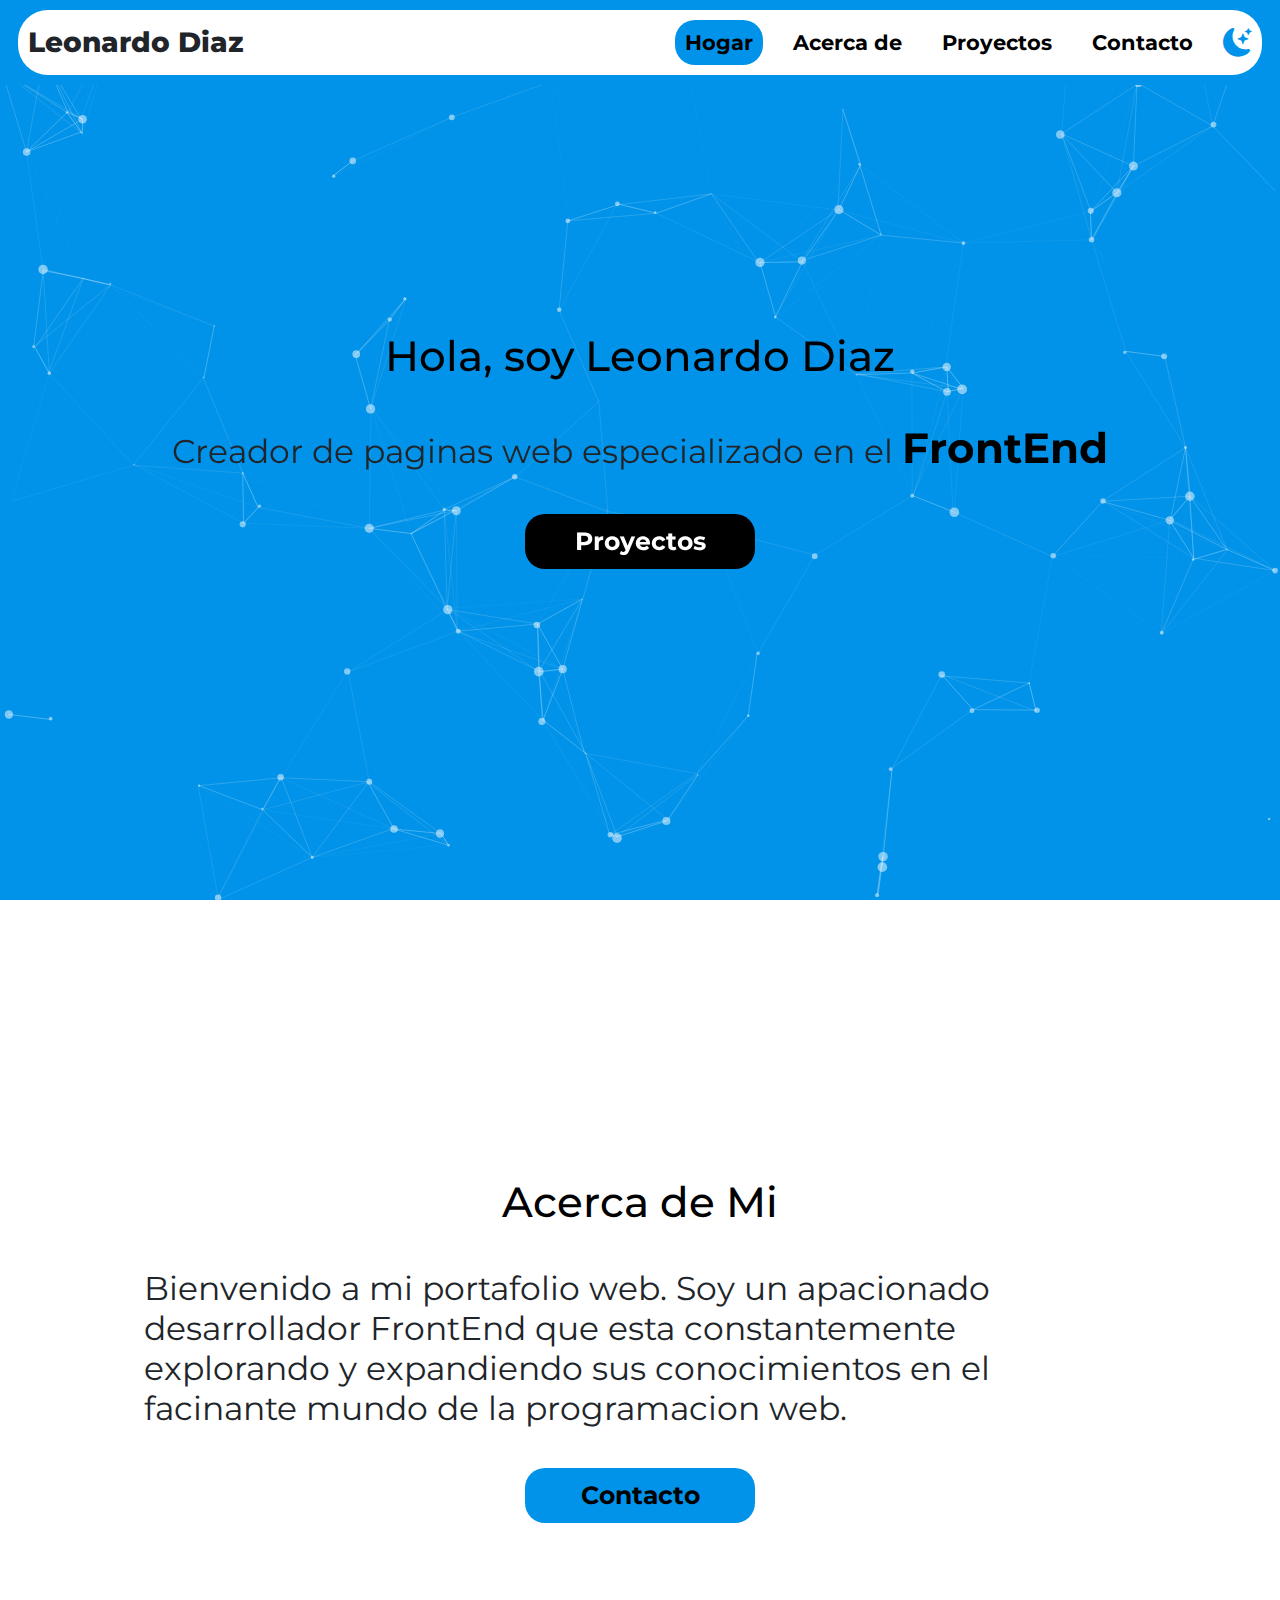
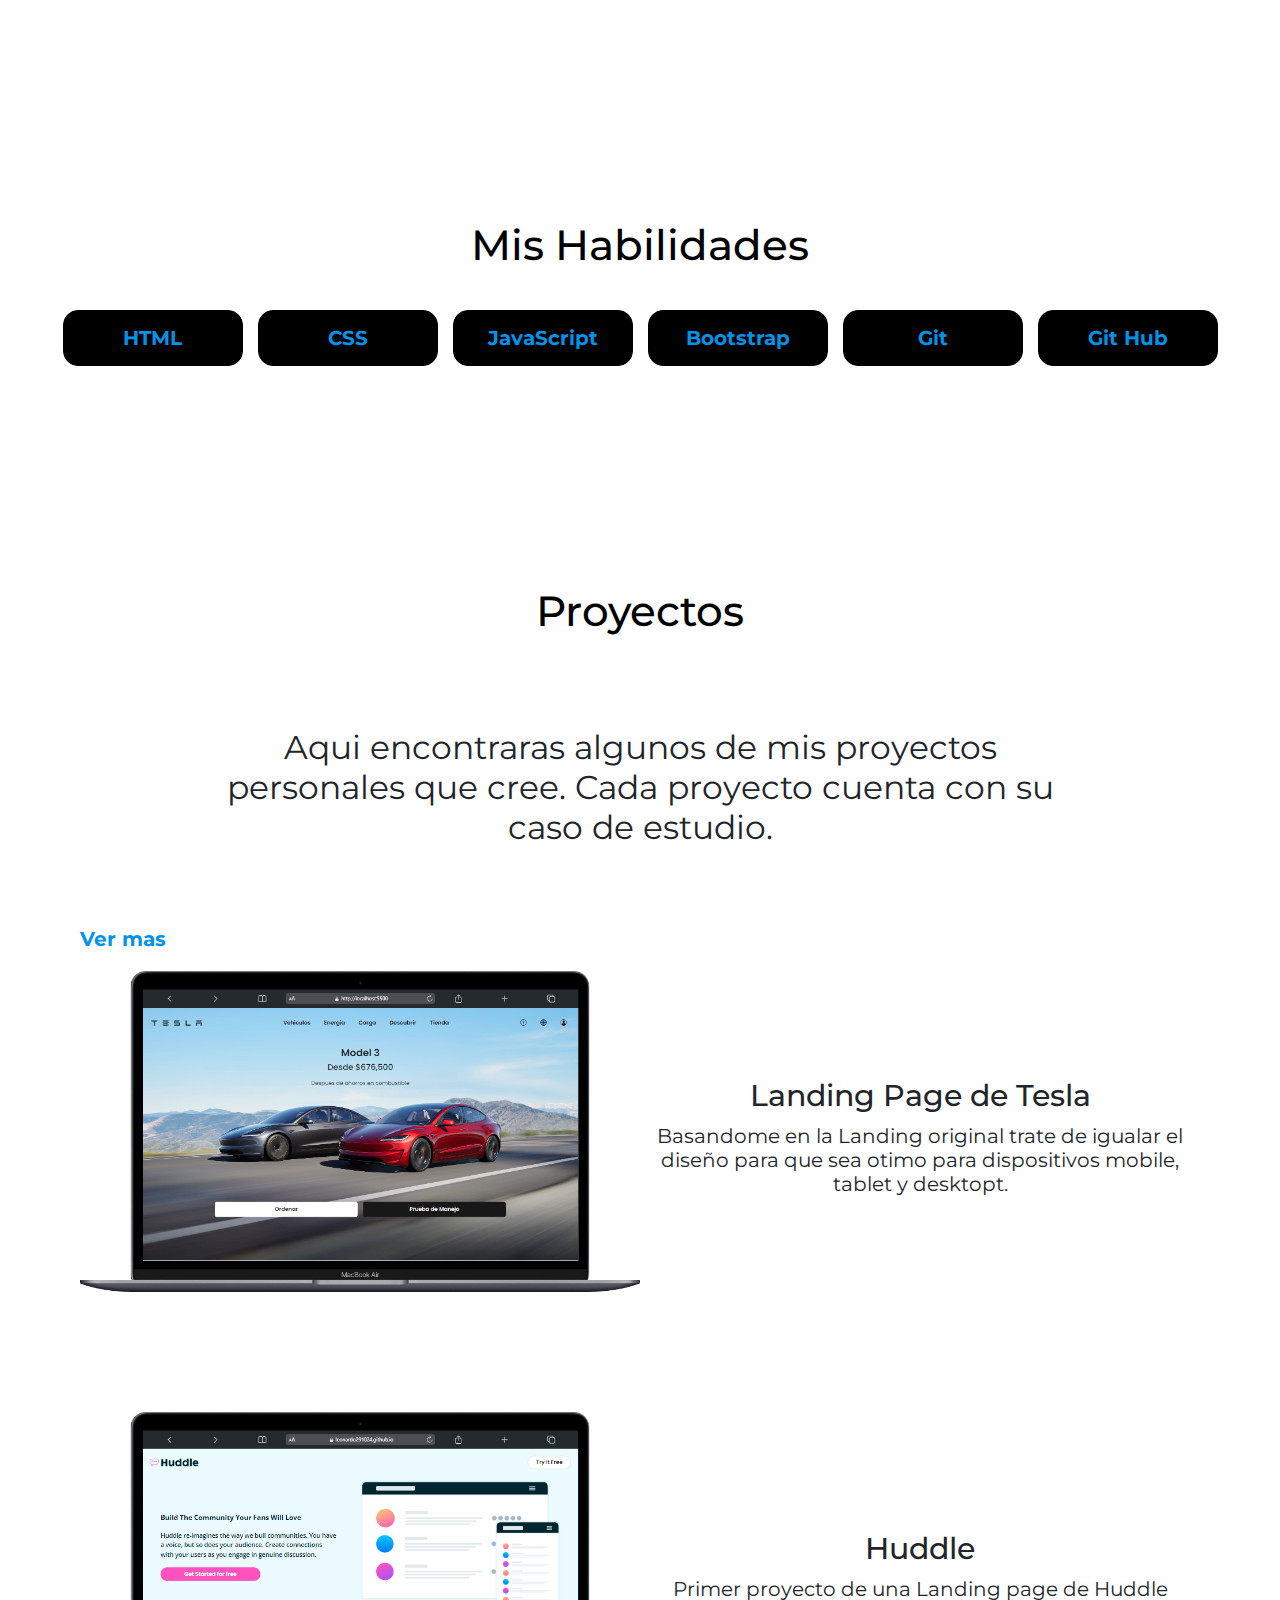
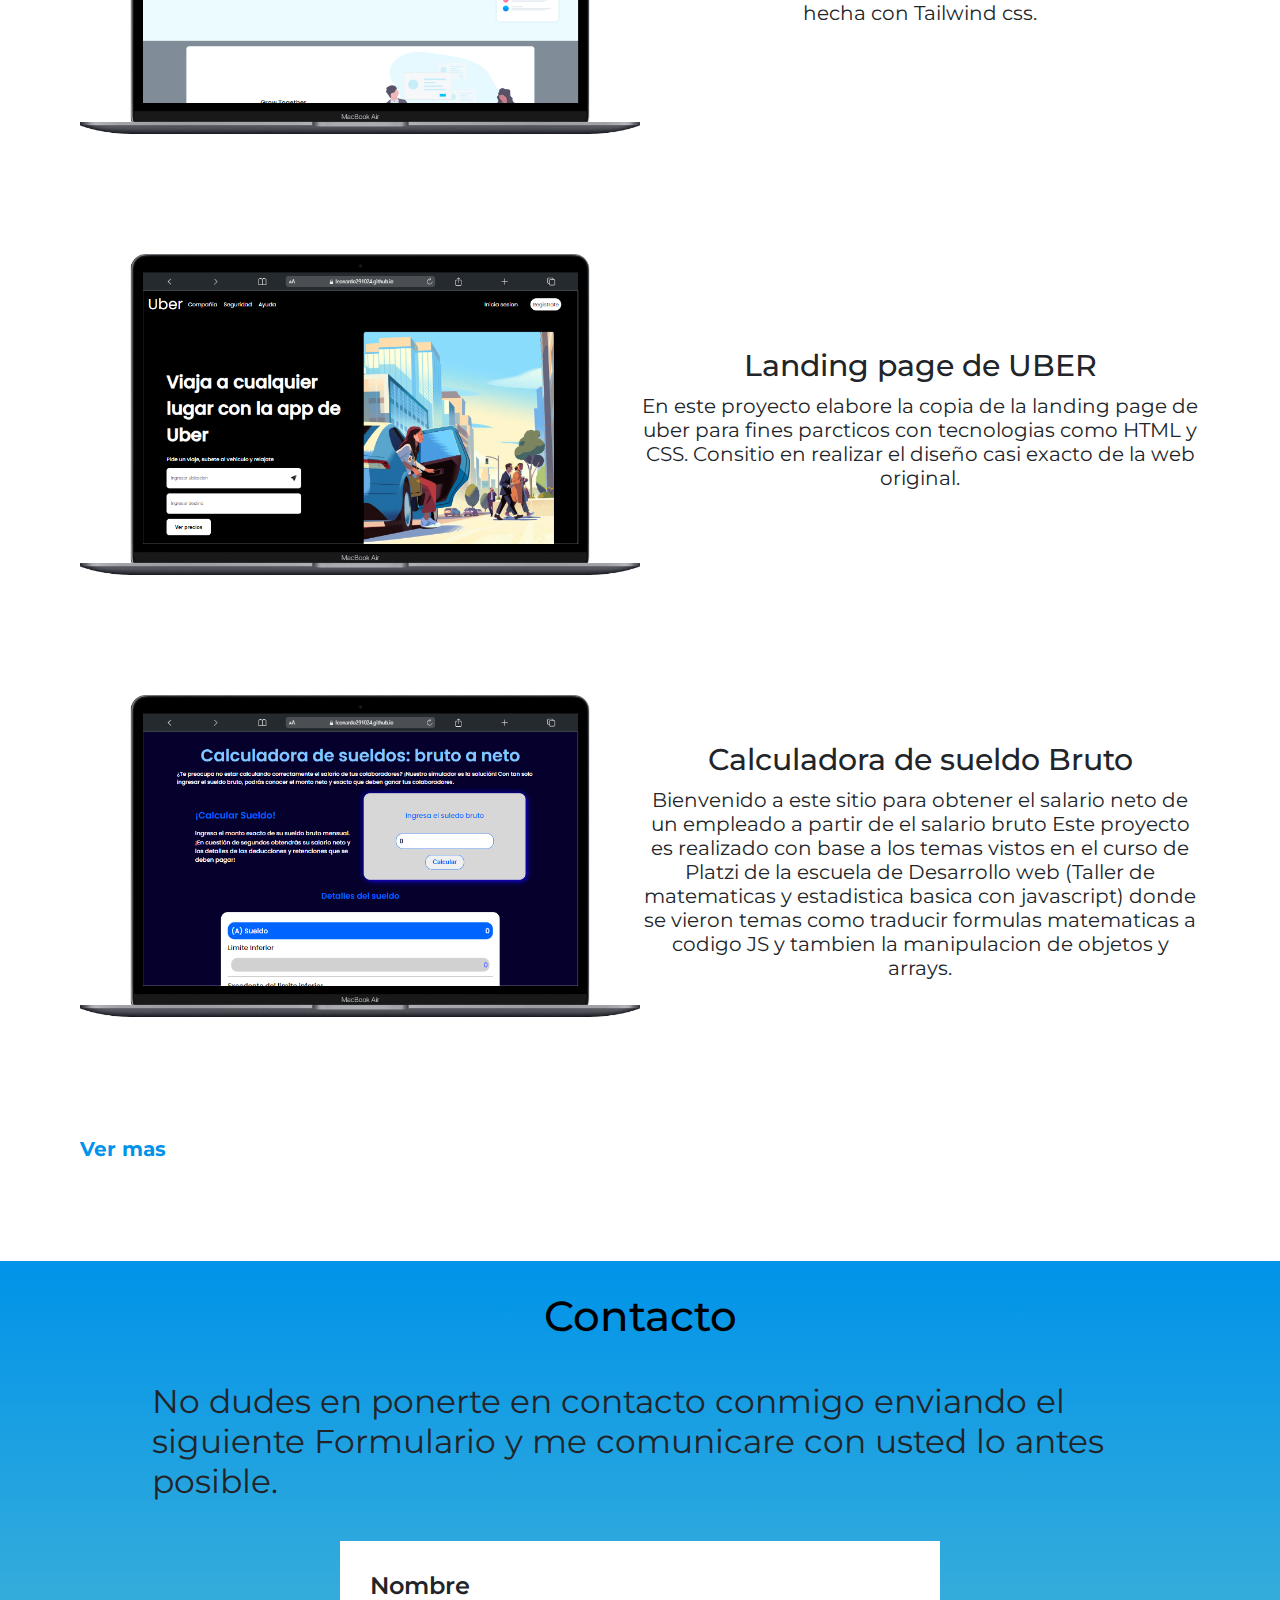
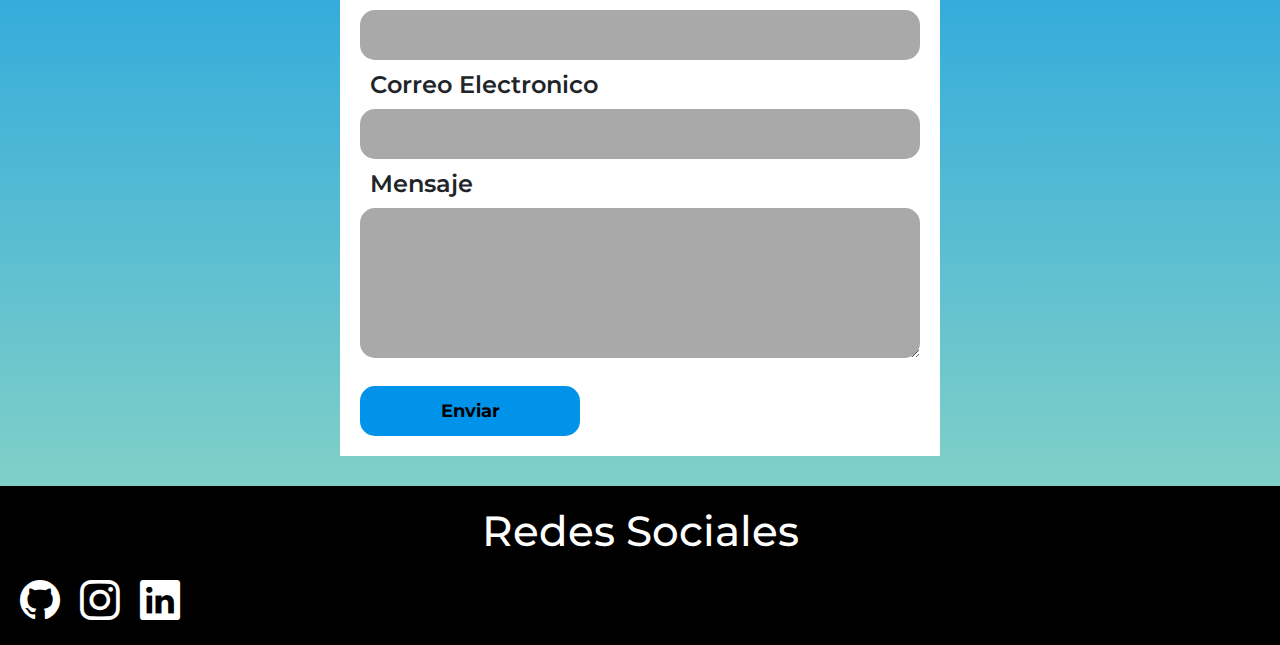
==== commit cc5e5d09: "Proyecto: landing page de Tesla" ====
--- a/index.html
+++ b/index.html
@@ -44,6 +44,9 @@
                 <a href="#acercaDeMi">Acerca de</a>
                 <a href="#proyectos">Proyectos</a>
                 <a href="#contacto">Contacto</a>
+                <button class="btn-darck">
+                    <i class="bi bi-moon-stars-fill" id="btn_darck"></i>
+                </button>
             </nav>
             <div class="container-icon-ham">
                 <img src="./imgs/icons/menu-hamburgesa-azul.png" alt="menu hamburgesa" class="icon-menu">
@@ -68,6 +71,11 @@
             </li>
             <li>
                 <a href="#contacto">Contacto</a>
+            </li>
+            <li>
+                <button class="btn-darck">
+                    <i class="bi bi-moon-stars-fill"></i>
+                </button>
             </li>
         </ul>
     </div>
@@ -115,11 +123,11 @@
             <section class="container-proyectos" id="proyects">
                 <a class="link-verMas" href="proyectos.html">Ver mas</a>
                 <div class="proyecto">
-                    <img src="./imgs/imgs-proyects/encriptador-texto.png" alt="">
-                    <div>
-                        <h2 class="subtitulos">Encriptador de Textos</h2>
-                        <p class="descripcion-proyectos">
-                            Esta es una aplicacion donde podras encriptar mensajes y los podras intercanviar con otras personas que sepan el secreto de la encriptacion utilizada.
+                    <img src="./imgs/imgs-proyects/tesla-landing.png" alt="">
+                    <div>
+                        <h2 class="subtitulos">Landing Page de Tesla</h2>
+                        <p class="descripcion-proyectos">
+                            Basandome en la Landing original trate de igualar el diseño para que sea otimo para dispositivos mobile, tablet y desktopt.
                         </p>
                     </div>
                 </div>
--- a/particles.js-master/demo/css/style.css
+++ b/particles.js-master/demo/css/style.css
@@ -88,9 +88,10 @@
 #particles-js{
   width: 100%;
   height: 100%;
-  background-color:#0093E9;
+  background-color: #0093E9;
   background-image: url('');
   background-size: cover;
   background-position: 50% 50%;
   background-repeat: no-repeat;
+
 }
--- a/styles/header.css
+++ b/styles/header.css
@@ -7,6 +7,21 @@
     background: #0093E9;
     width: 100%;
     align-items: center;
+}
+
+.btn-darck{
+    border: none;
+    background-color: white;
+}
+
+.bi-moon-stars-fill{
+    font-size: 1.8rem;
+    color: var(--color_secondary);
+    cursor: pointer;
+}
+
+.bi-moon-stars-fill:hover{
+    color: var(--color_negro);
 }
 
 .inactive{
@@ -60,6 +75,20 @@
     animation-delay: 0s;
     animation-fill-mode: forwards;
 }
+
+.nav-mobile .btn-darck{
+    background-color: var(--color_secondary);
+}
+
+.nav-mobile .btn-darck .bi-moon-stars-fill{
+    color: white;
+}
+
+.nav-mobile .btn-darck .bi-moon-stars-fill:hover{
+    color: black;
+}
+
+
 
 @keyframes top_bottom{
     from{
@@ -120,6 +149,7 @@
     .nav-desktop{
         display: flex;
         align-items: center;
+        gap: 20px;
     }
 
     .nav-mobile{
@@ -128,15 +158,14 @@
 
     .nav-desktop a{
         text-decoration: none;
-        font-size: 18px;
-        margin-left: 25px;
+        padding: 10px;
+        font-size: 1.3rem;
         font-weight: 700;
         color: var(--color_negro);
         transition: all 0.8s;
     }
 
     .nav-desktop a:hover{
-        padding: 10px;
         background-color: var(--color_secondary);
         border-radius: 20px;
     }
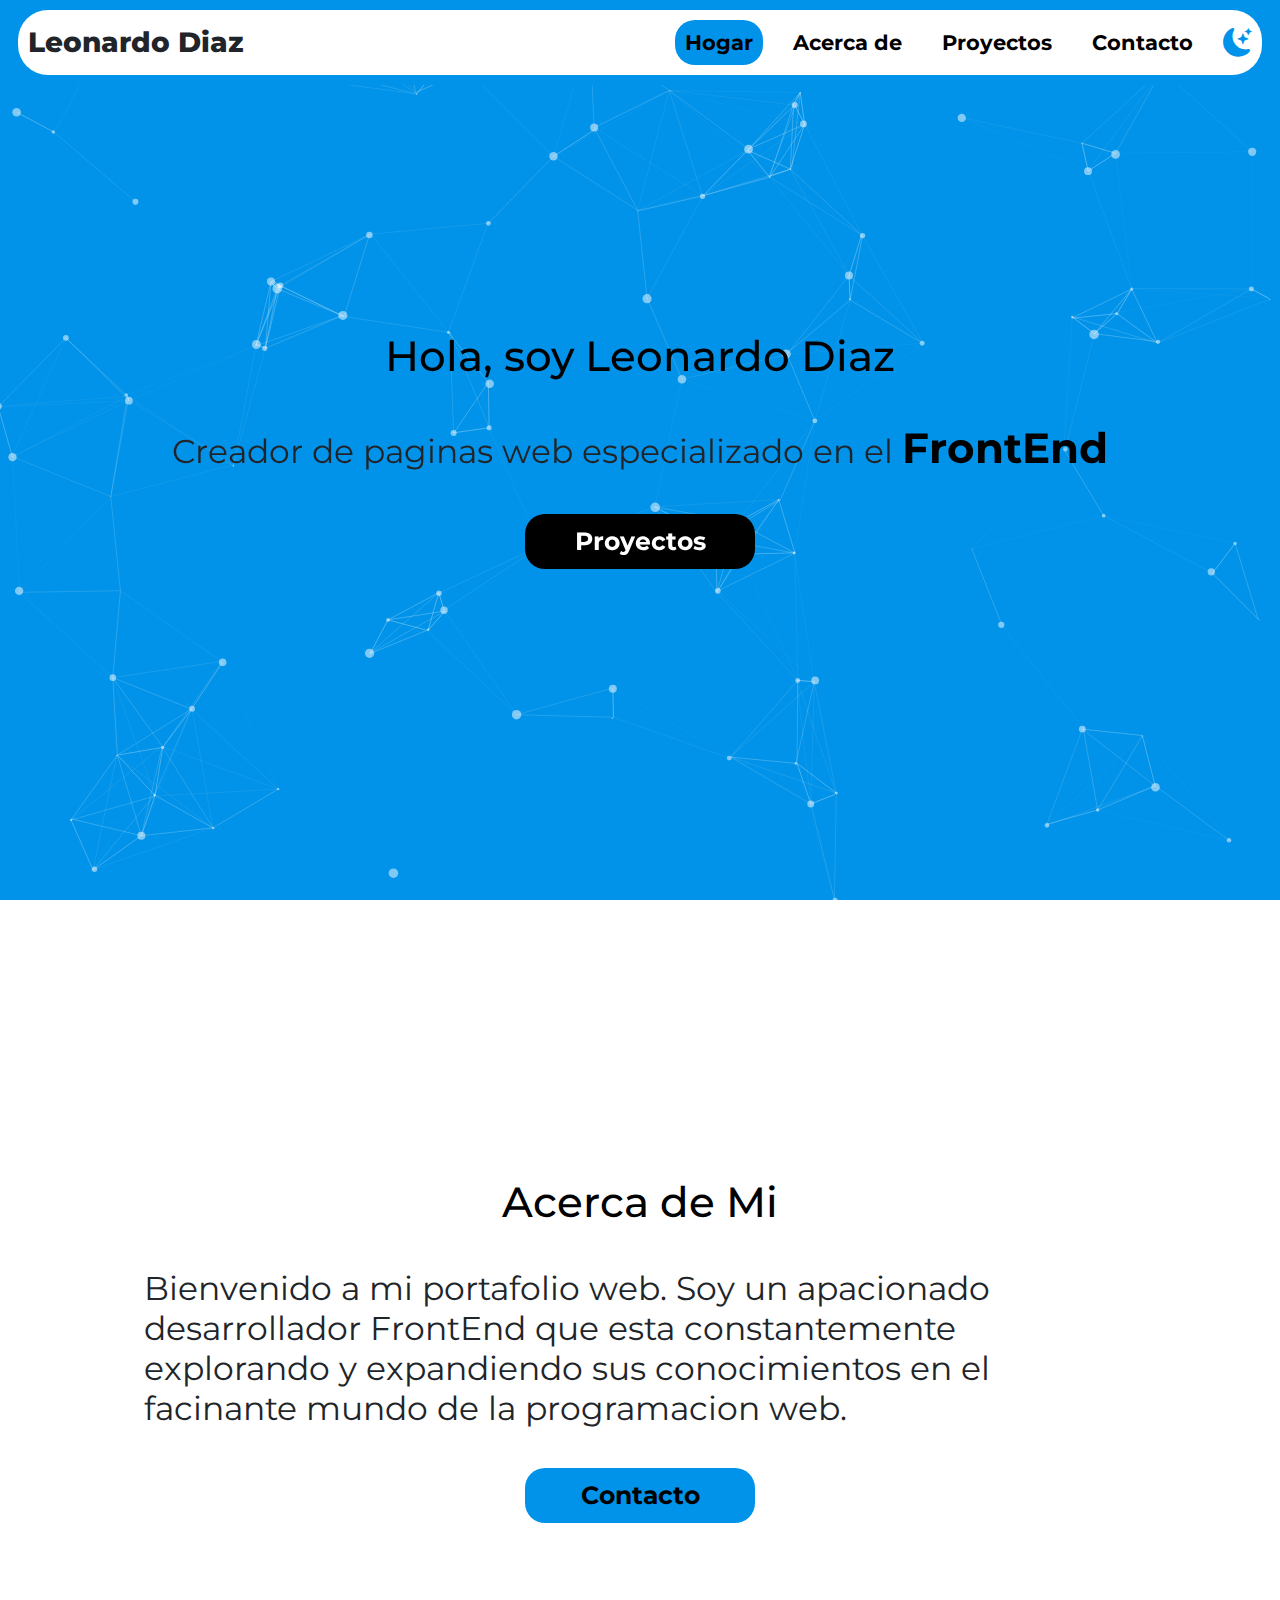
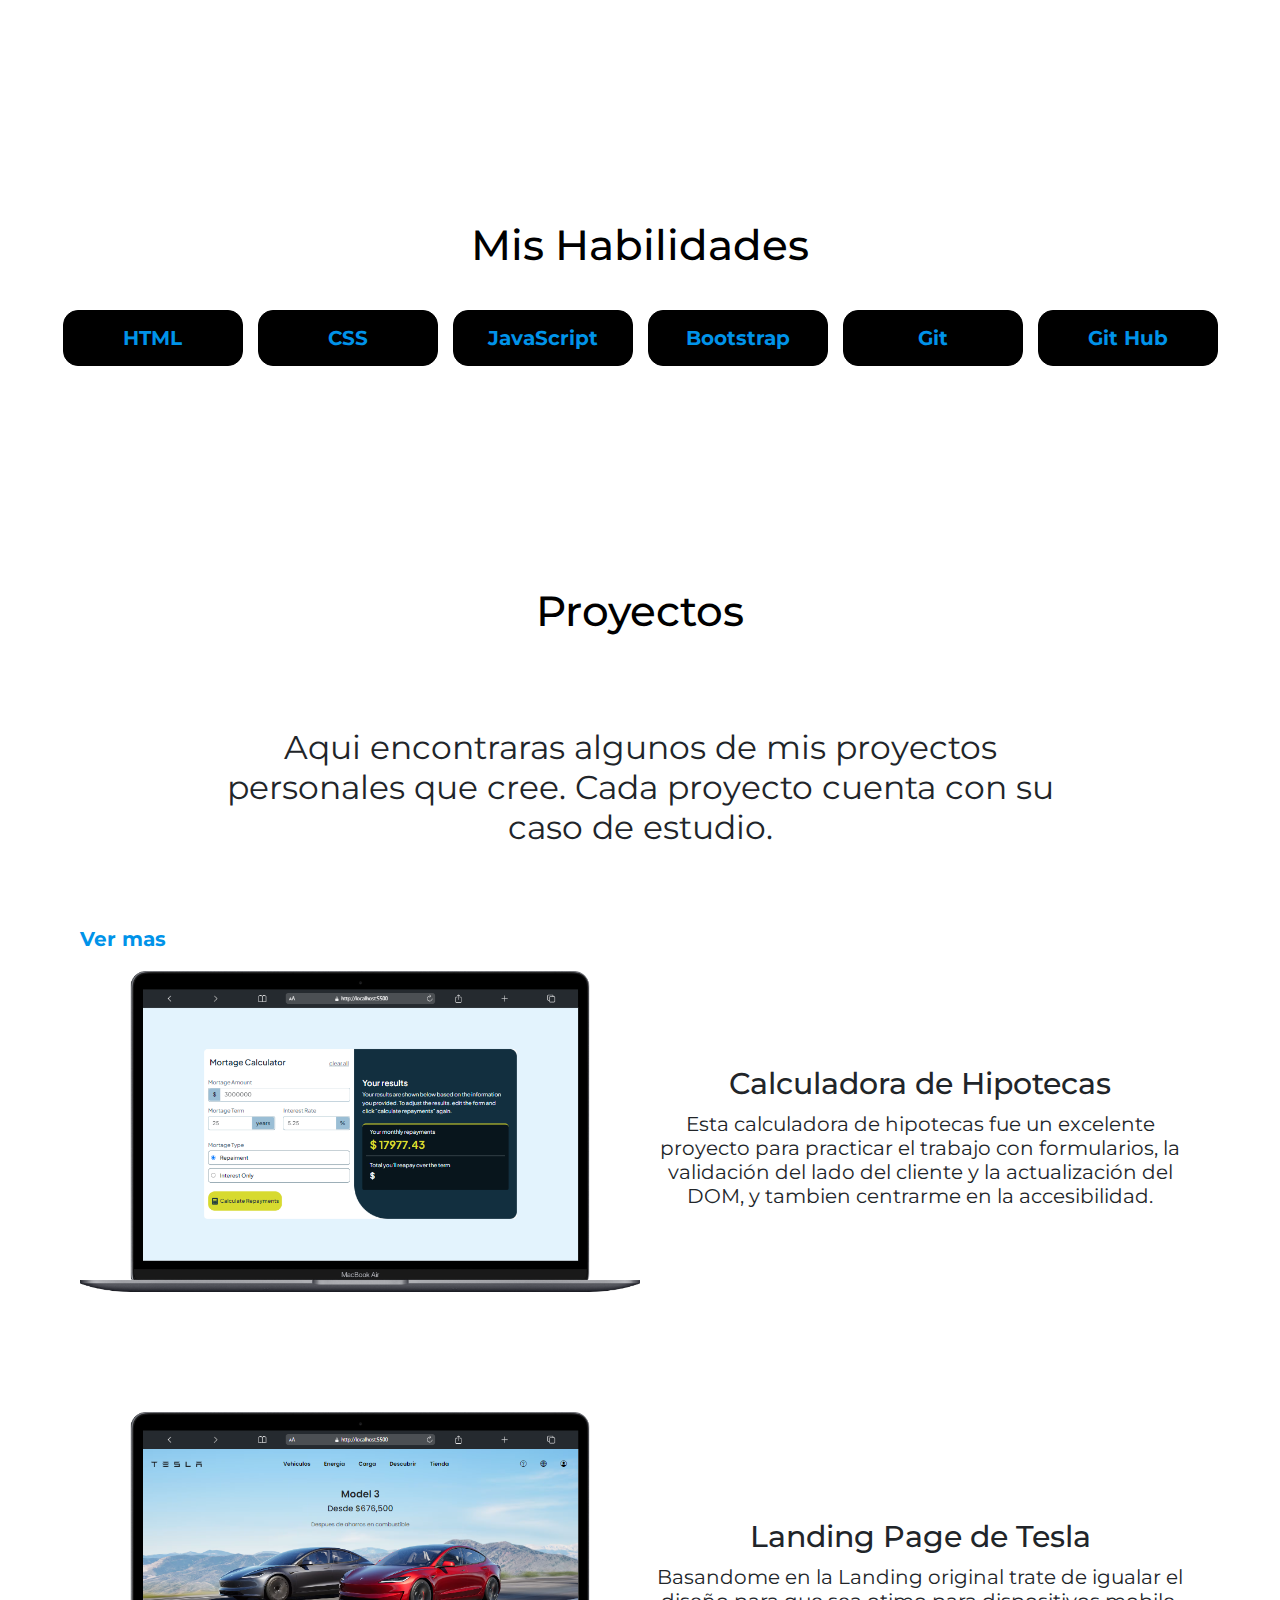
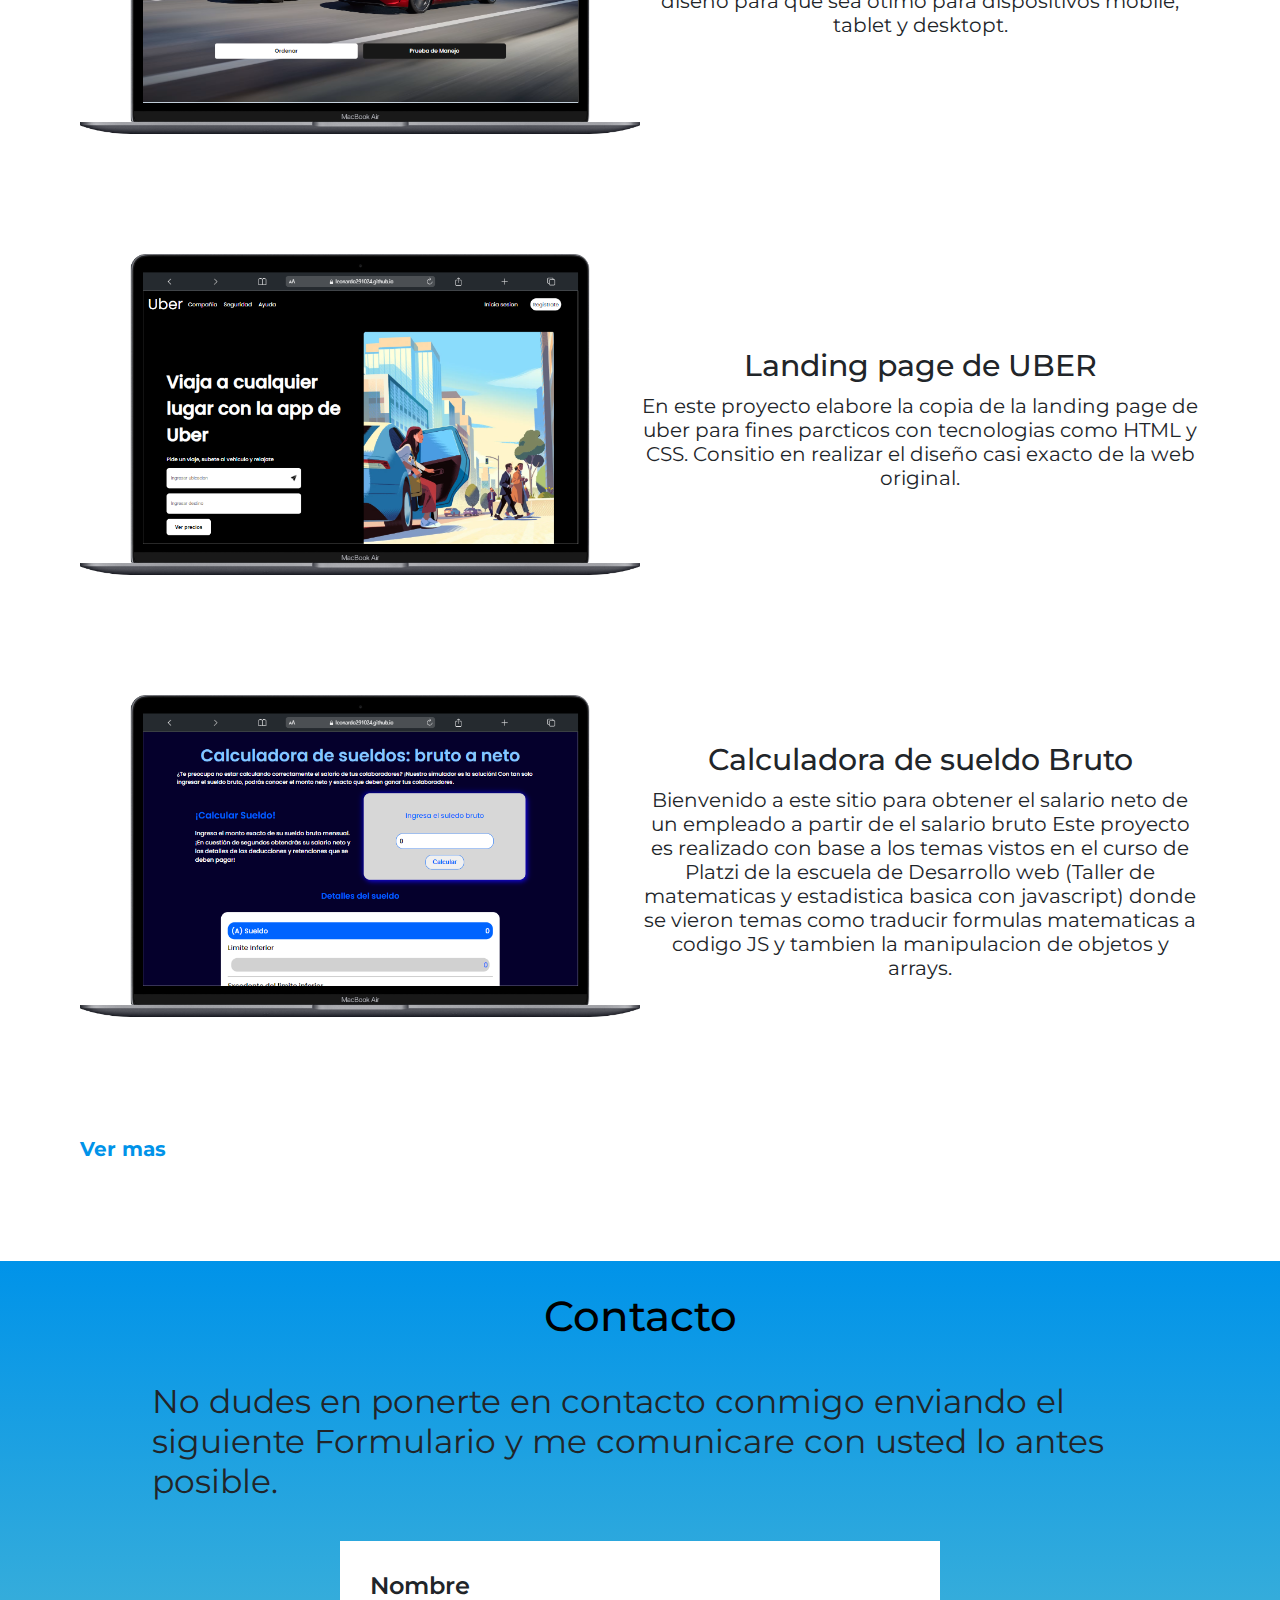
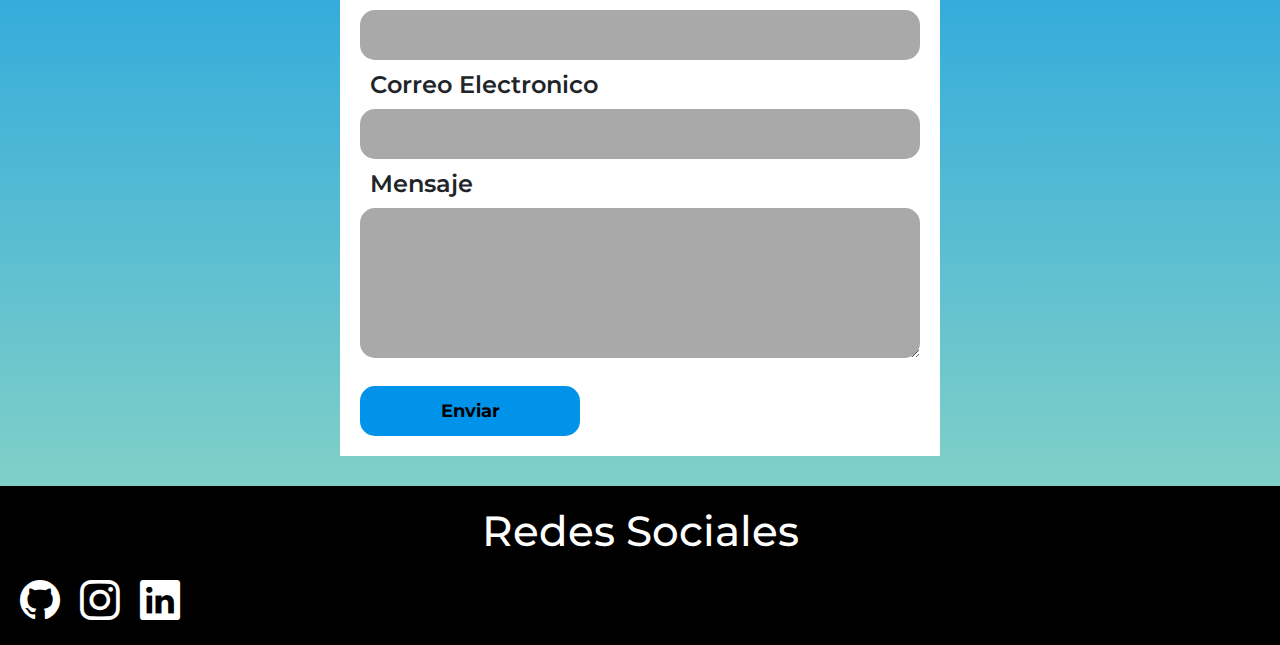
==== commit b7923408: "Proyecto: calculadora de hipotecas" ====
--- a/index.html
+++ b/index.html
@@ -123,20 +123,20 @@
             <section class="container-proyectos" id="proyects">
                 <a class="link-verMas" href="proyectos.html">Ver mas</a>
                 <div class="proyecto">
+                    <img src="./imgs/imgs-proyects/calculadora-hipoteca.png" alt="">
+                    <div>
+                        <h2 class="subtitulos">Calculadora de Hipotecas</h2>
+                        <p class="descripcion-proyectos">
+                            Esta calculadora de hipotecas fue un excelente proyecto para practicar el trabajo con formularios, la validación del lado del cliente y la actualización del DOM, y tambien centrarme en la accesibilidad.
+                        </p>
+                    </div>
+                </div>
+                <div class="proyecto">
                     <img src="./imgs/imgs-proyects/tesla-landing.png" alt="">
                     <div>
                         <h2 class="subtitulos">Landing Page de Tesla</h2>
                         <p class="descripcion-proyectos">
                             Basandome en la Landing original trate de igualar el diseño para que sea otimo para dispositivos mobile, tablet y desktopt.
-                        </p>
-                    </div>
-                </div>
-                <div class="proyecto">
-                    <img src="./imgs/imgs-proyects/huddle.png" alt="">
-                    <div>
-                        <h2 class="subtitulos">Huddle</h2>
-                        <p class="descripcion-proyectos">
-                            Primer proyecto de una Landing page de Huddle hecha con Tailwind css.
                         </p>
                     </div>
                 </div>
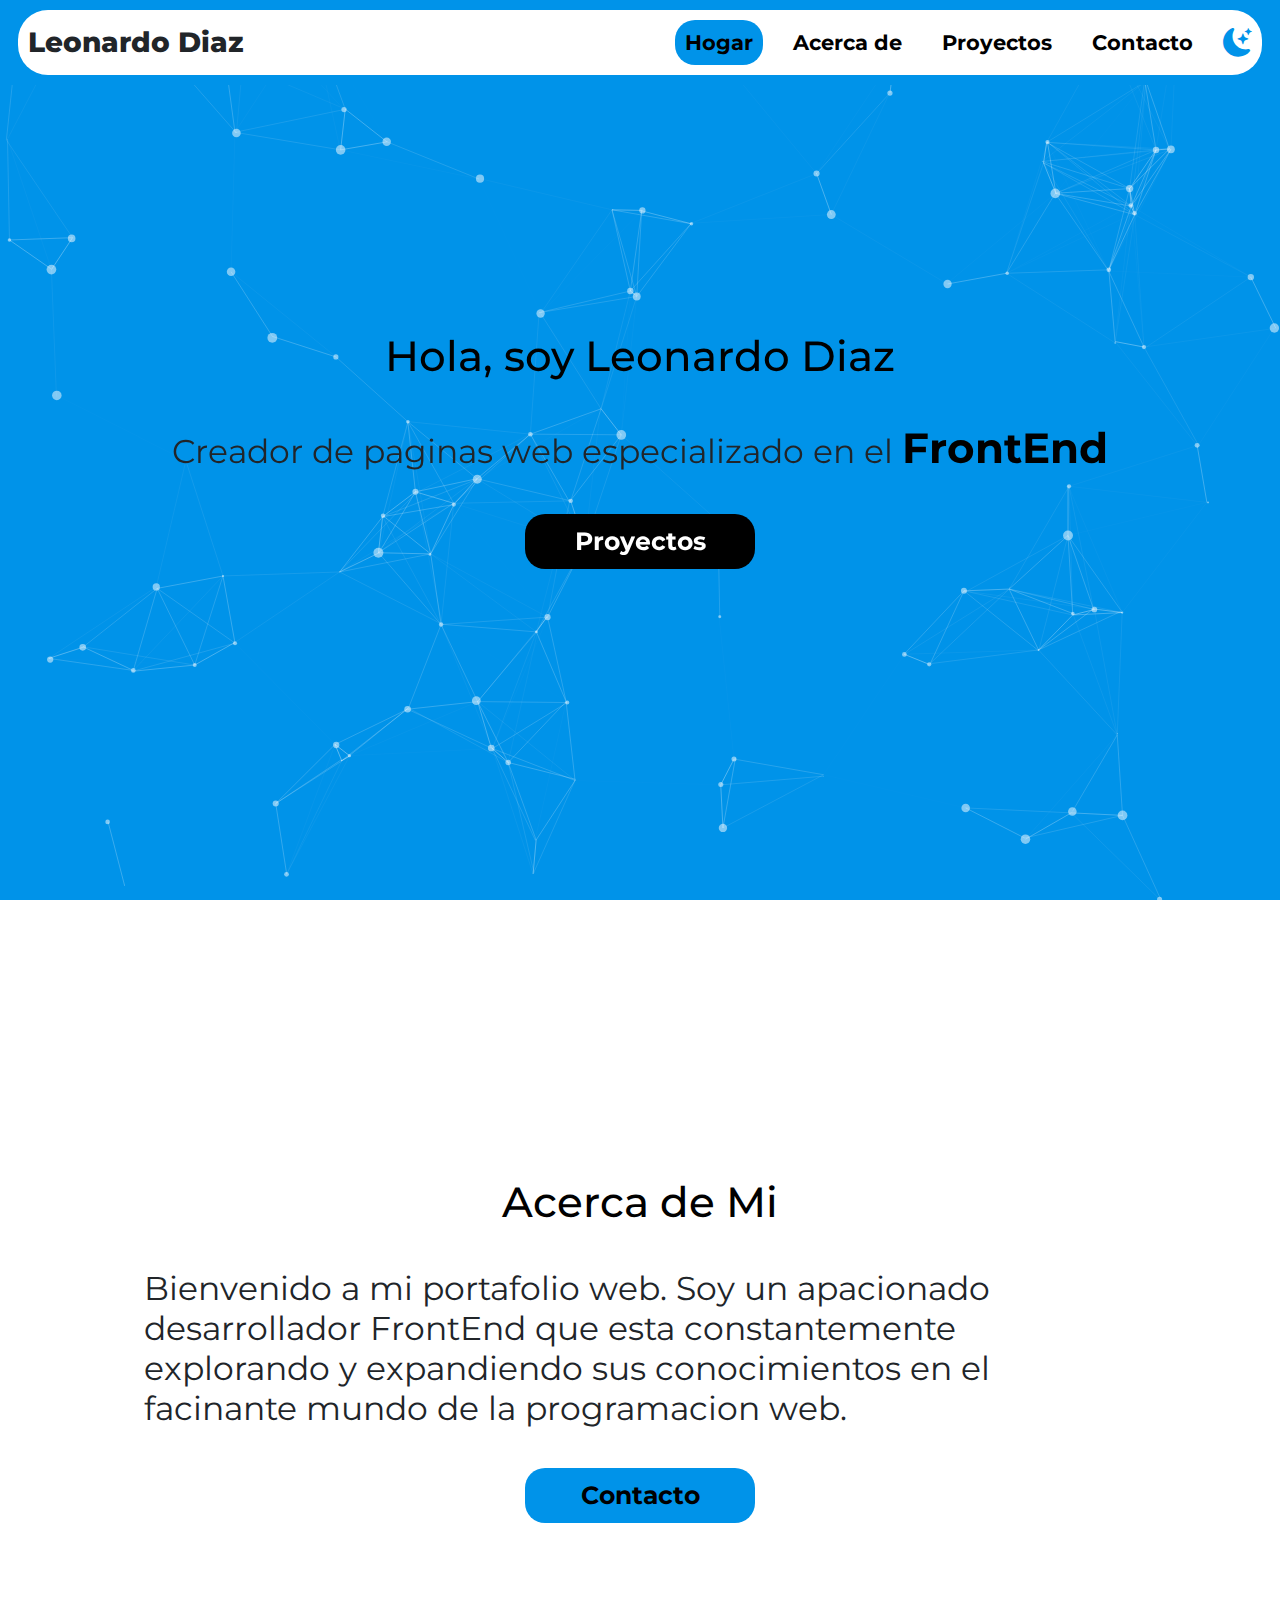
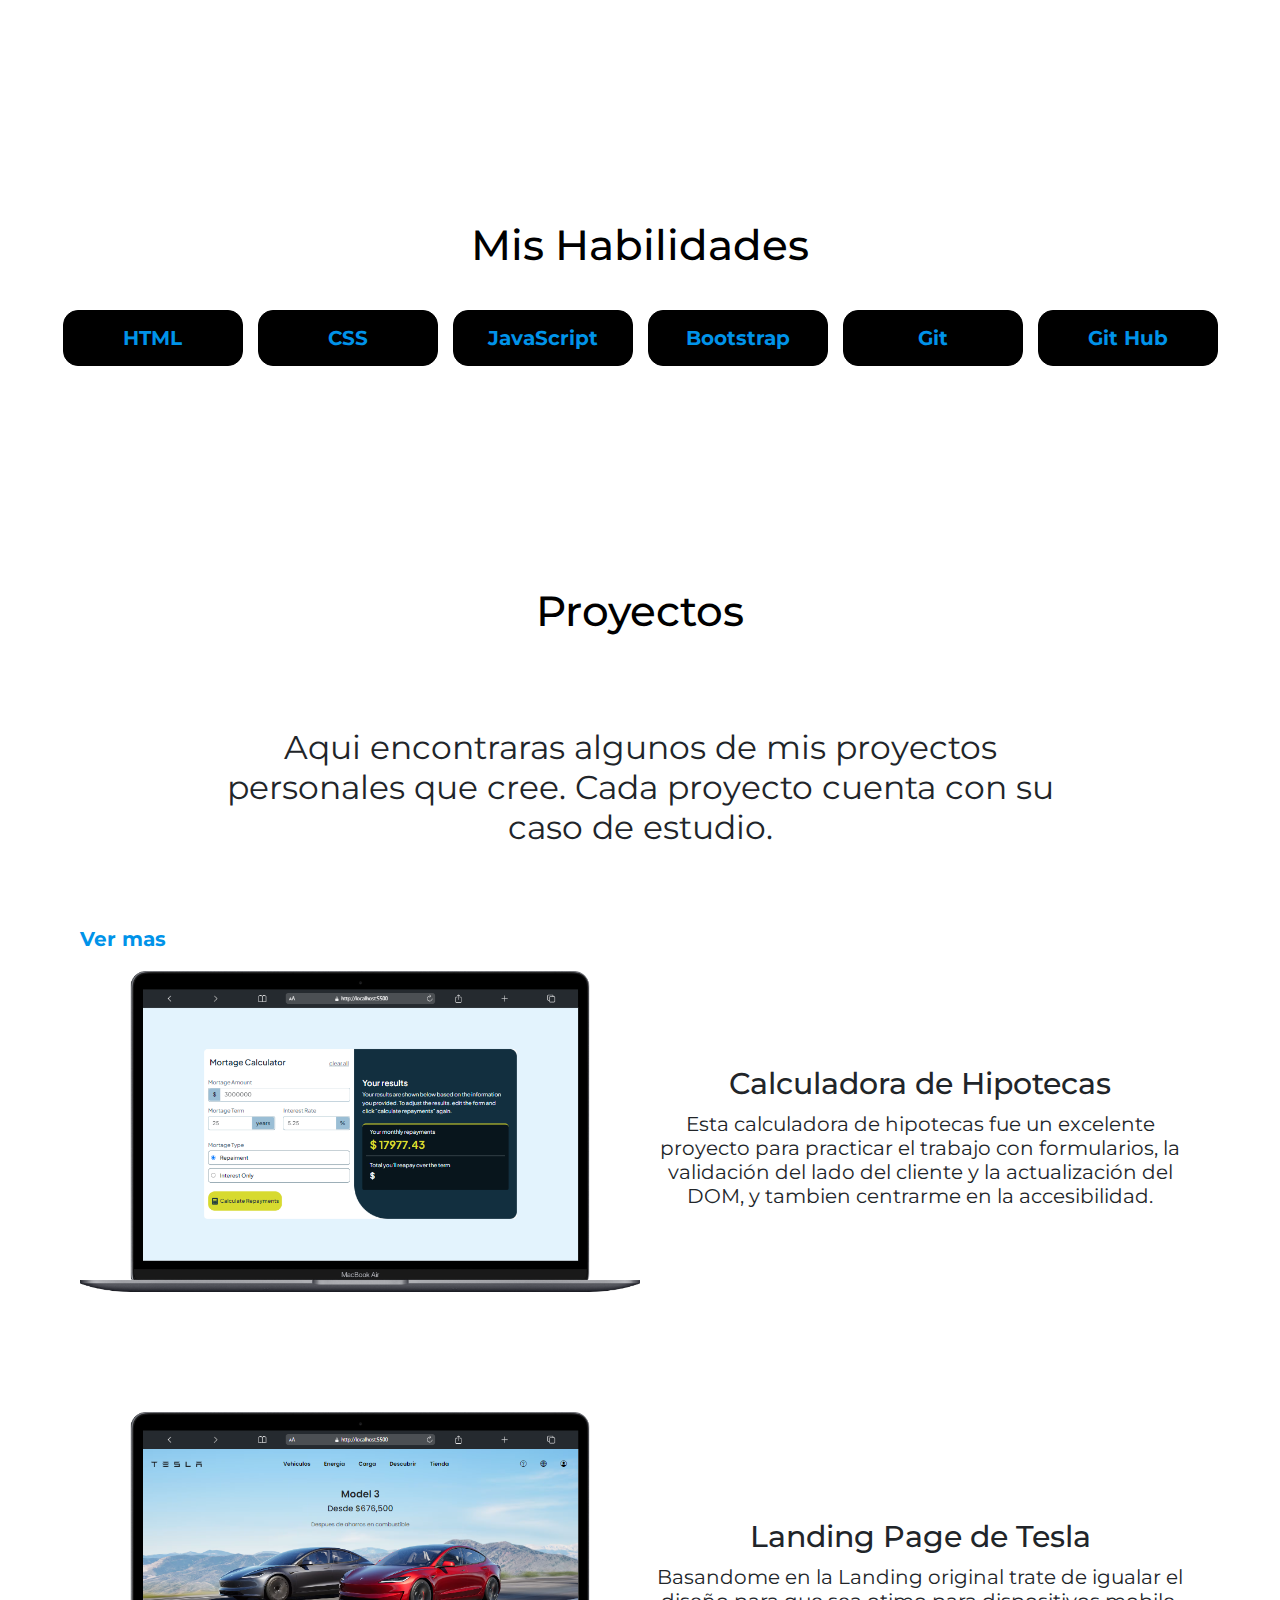
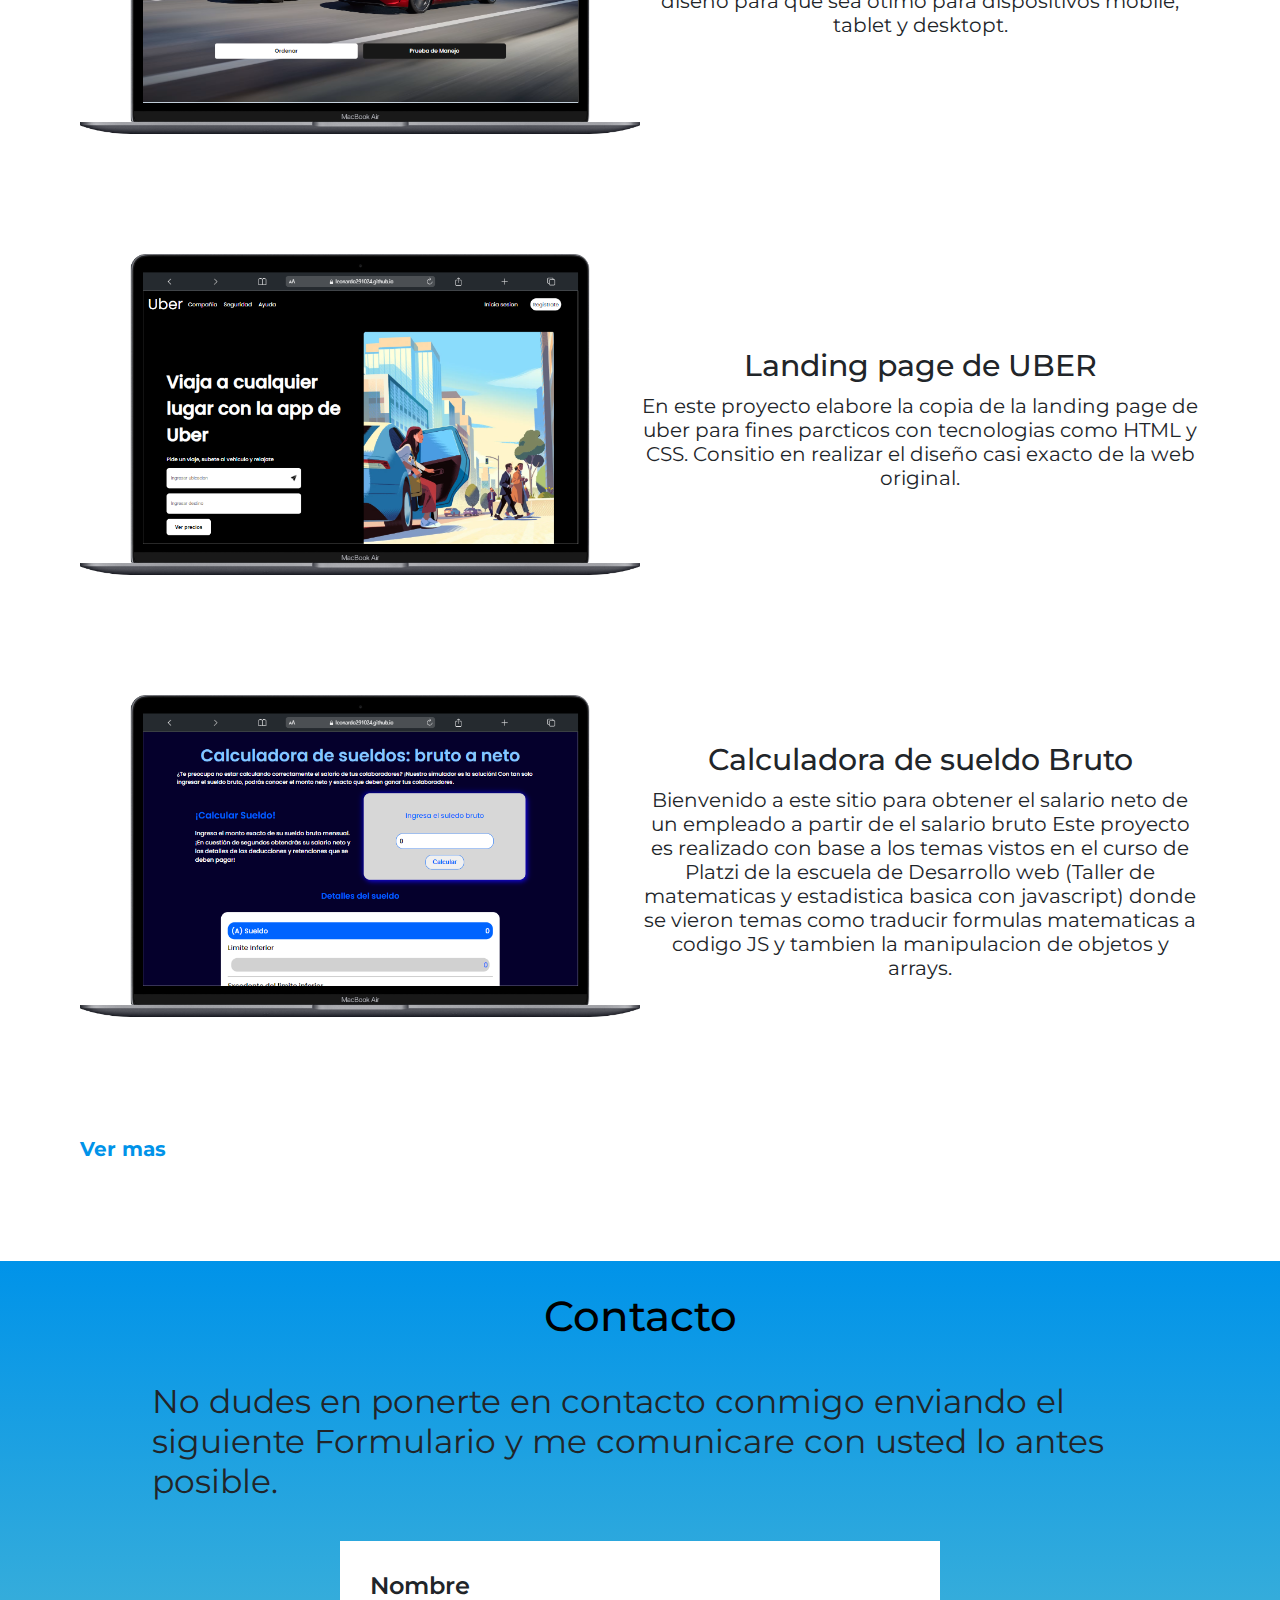
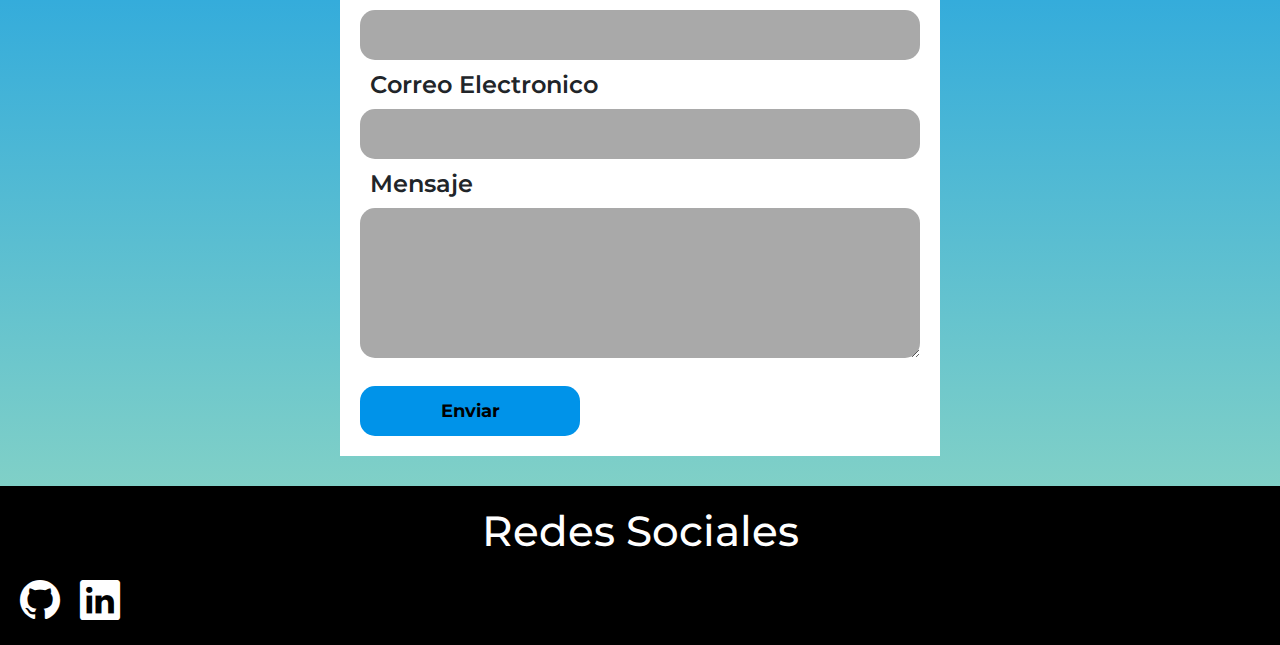
==== commit 28dc7ab7: "Elimine la red social Instagram" ====
--- a/index.html
+++ b/index.html
@@ -188,9 +188,6 @@
             <a href="https://github.com/Leonardo291024" target="_blank">
                 <i class="bi bi-github"></i>
             </a>
-            <a href="https://www.instagram.com/kraken_cod3/" target="_blank">
-                <i class="bi bi-instagram"></i>
-            </a>
             <a href="https://www.linkedin.com/in/marcos-leonardo-d%C3%ADaz-guzm%C3%A1n-9aa970215/" target="_blank">
                 <i class="bi bi-linkedin"></i>
             </a>
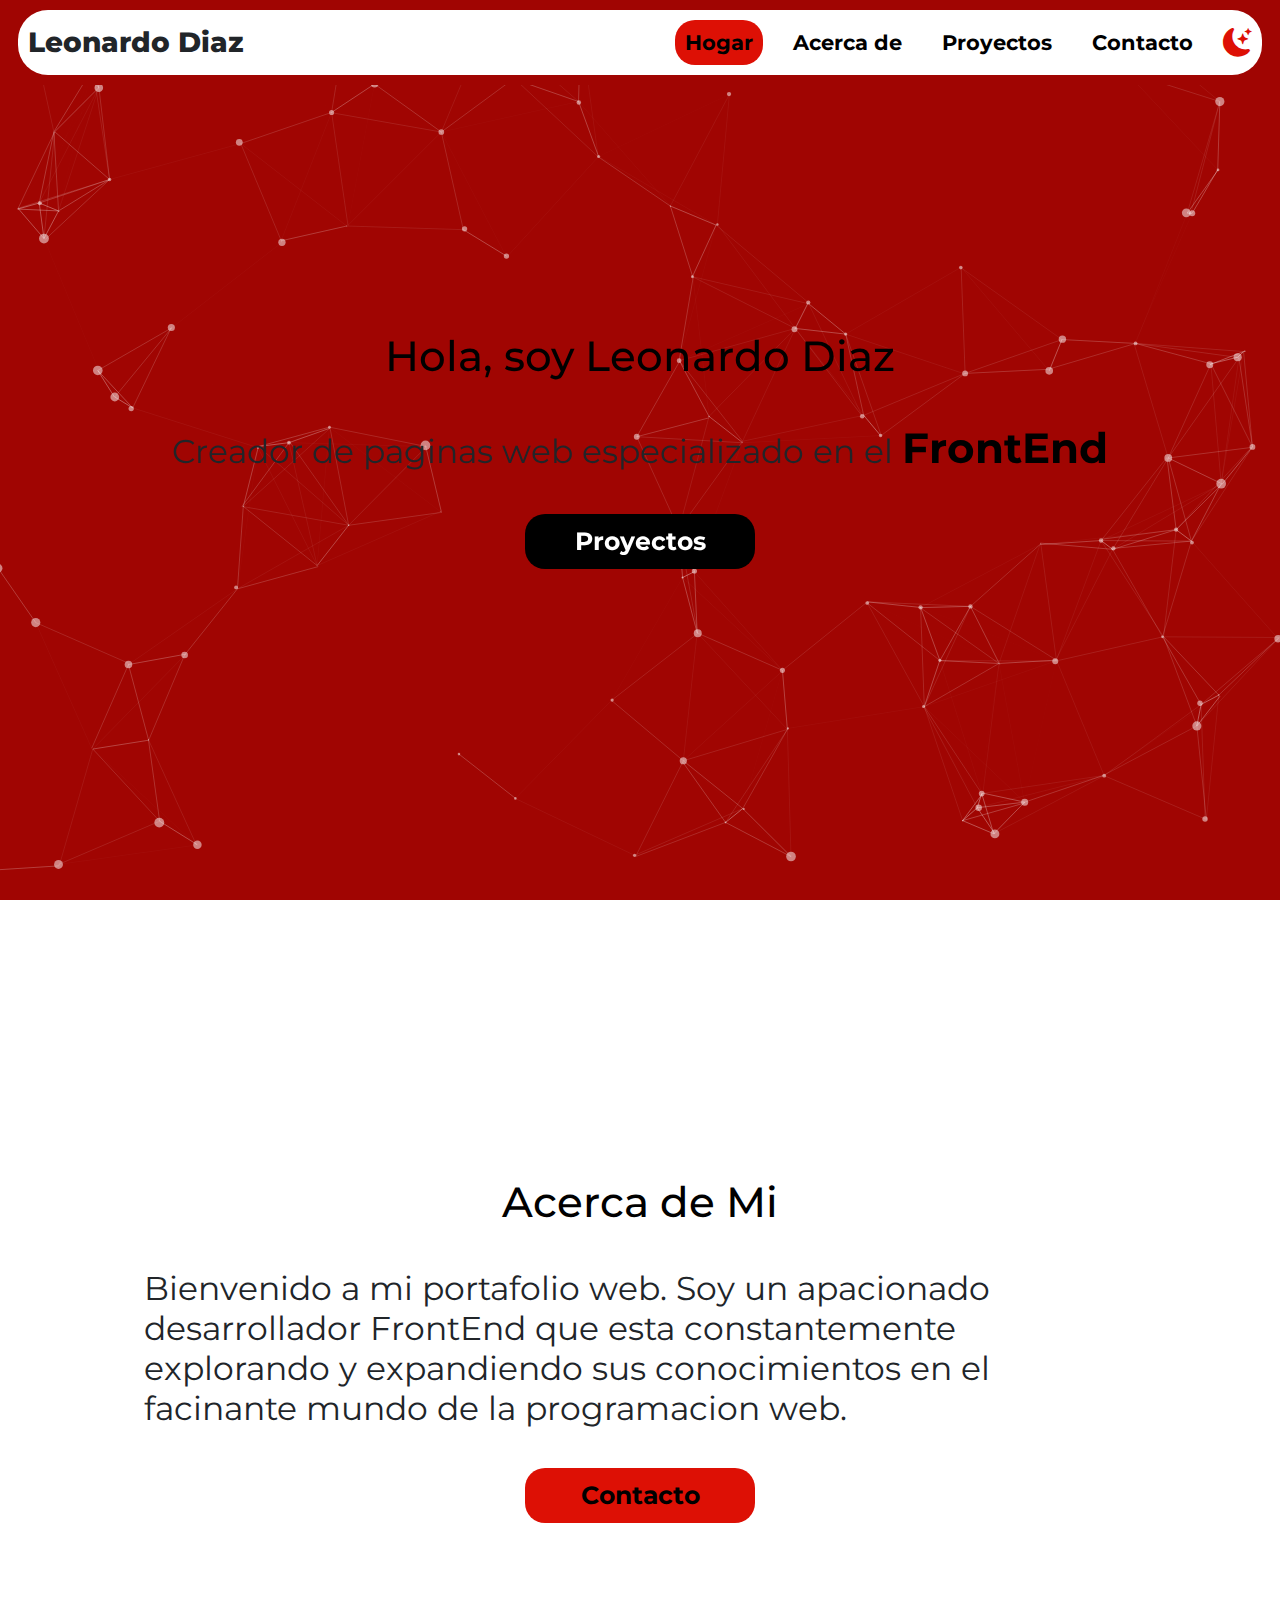
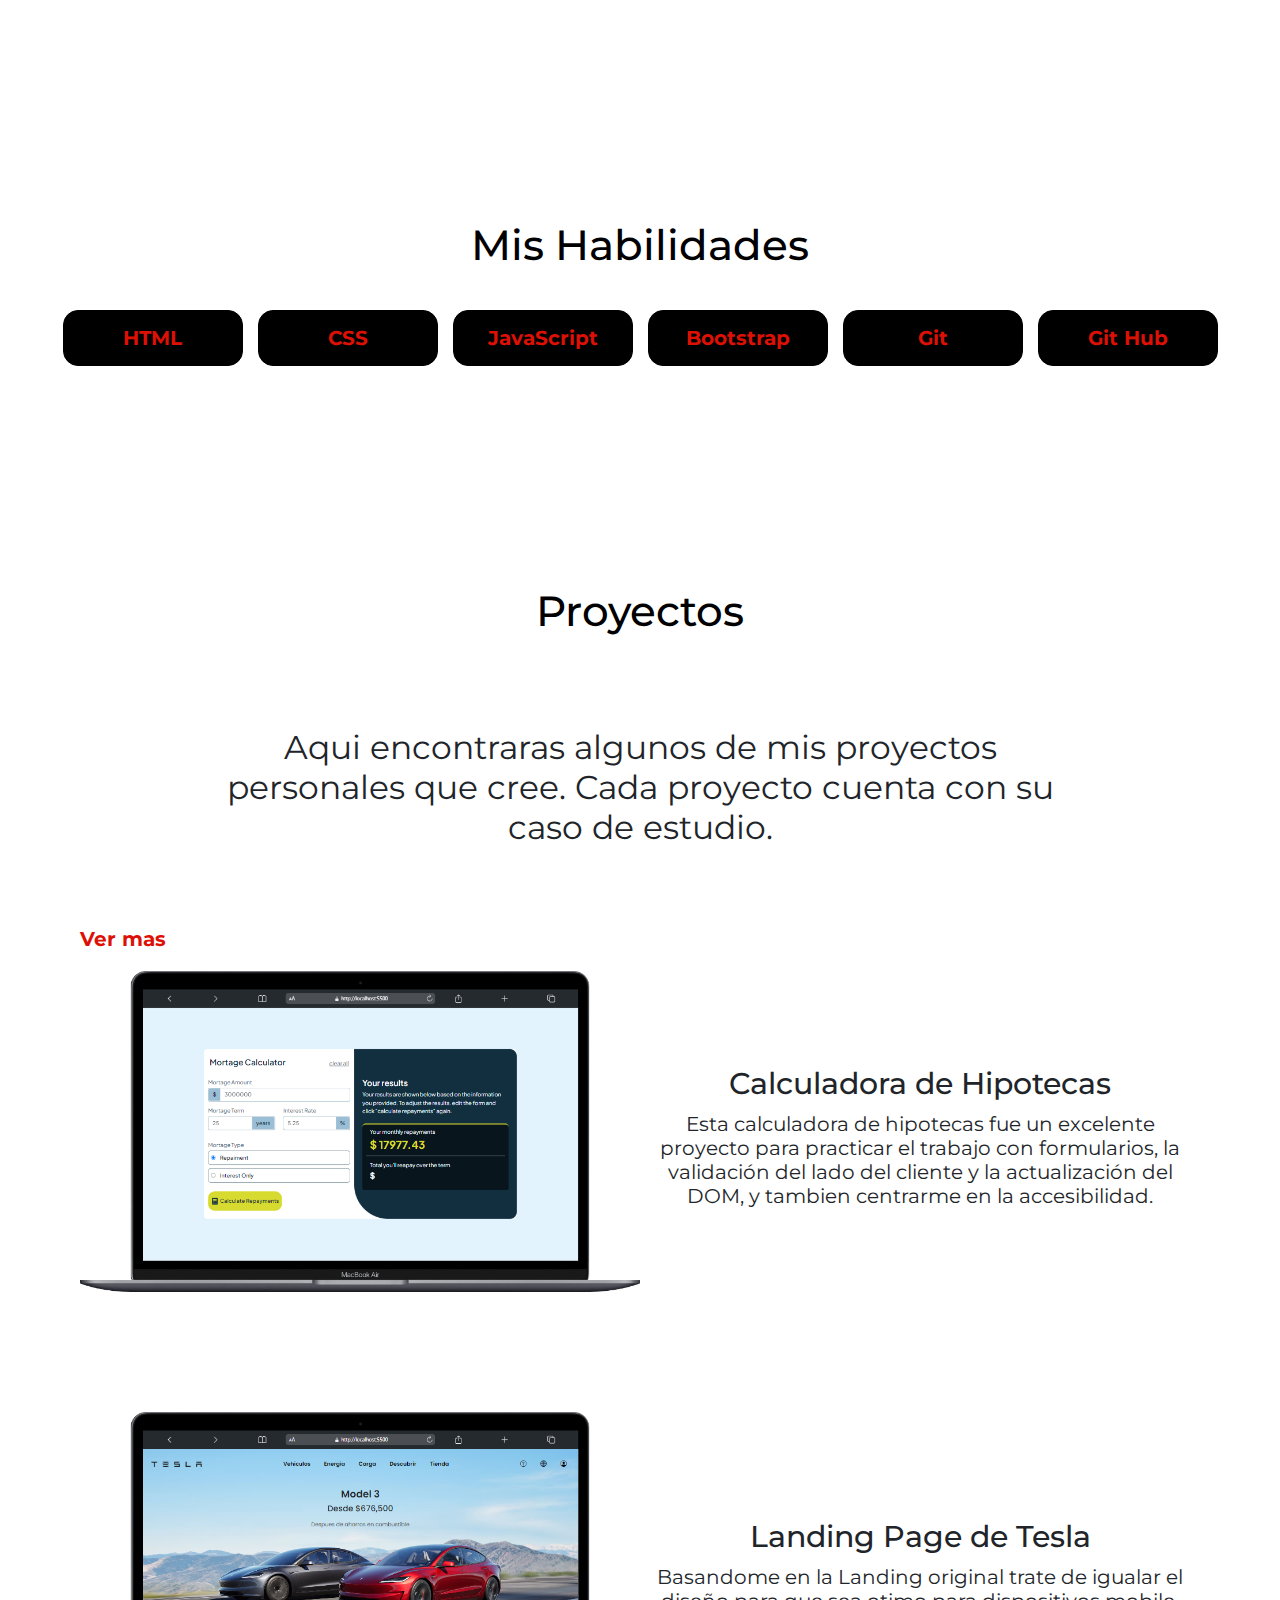
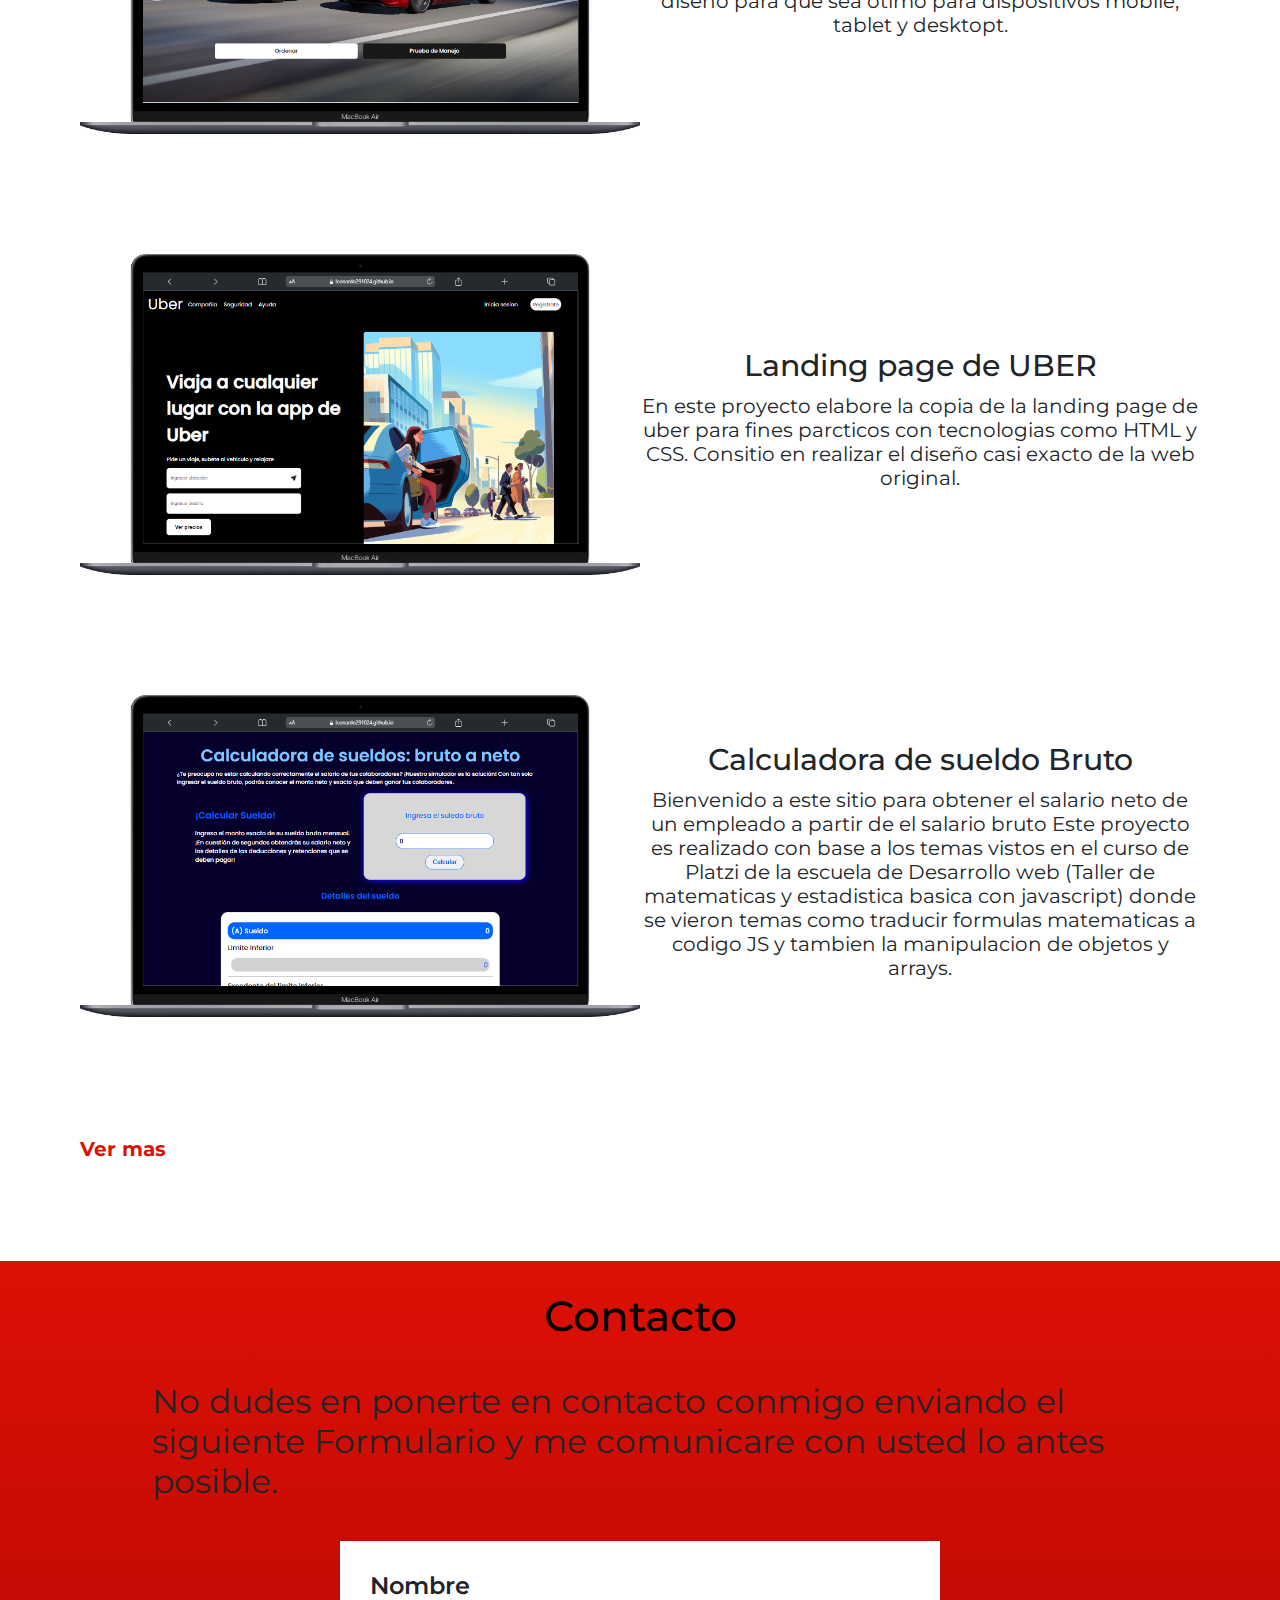
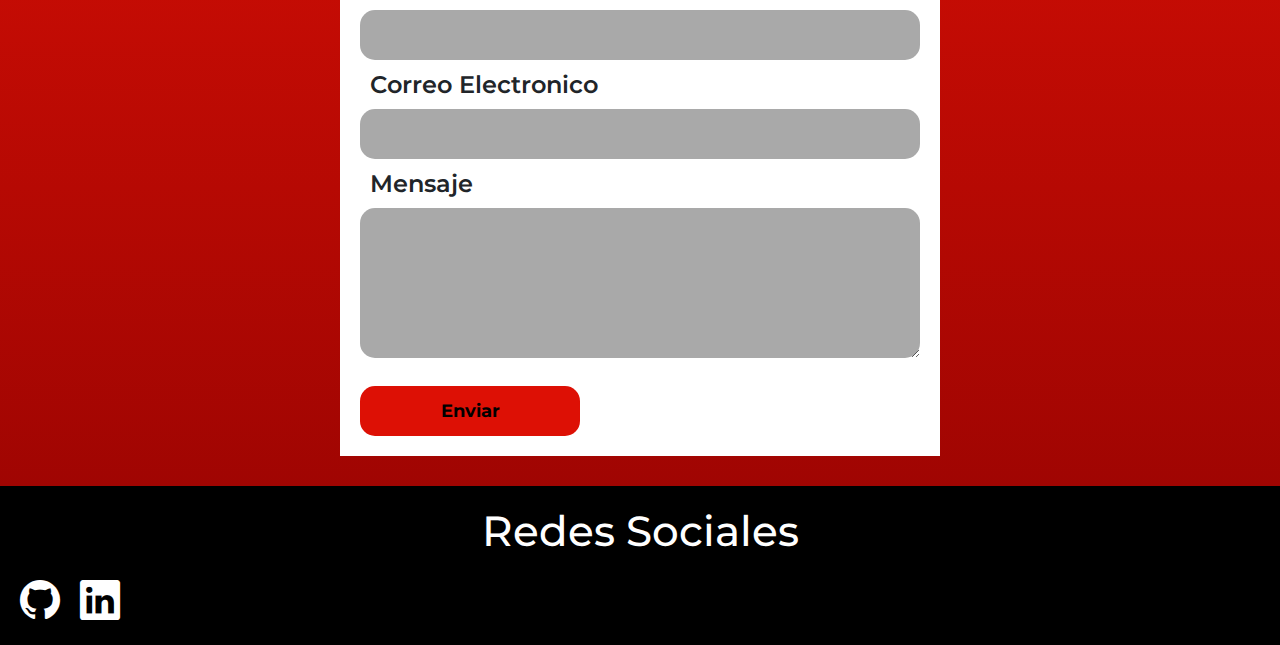
==== commit ea25864c: "Icono de metadatos" ====
--- a/index.html
+++ b/index.html
@@ -29,7 +29,7 @@
     <link rel="stylesheet" href="./styles/contacto.css">
     <link rel="stylesheet" href="./styles/footer.css">
 
-    <link rel="icon" type="image/png" href="./imgs/icons/icono-code.png" style="width: 10px;">
+    <link rel="icon" type="image/png" href="./imgs/icons/Vector.png" style="width: 10px;">
     <title>Leo_Dev</title>
 </head>
 <body>
@@ -49,7 +49,7 @@
                 </button>
             </nav>
             <div class="container-icon-ham">
-                <img src="./imgs/icons/menu-hamburgesa-azul.png" alt="menu hamburgesa" class="icon-menu">
+                <img src="./imgs/icons/menu-hamburgesa-rojo.png" alt="menu hamburgesa" class="icon-menu">
             </div>
         </div>
         </div>
--- a/particles.js-master/demo/css/style.css
+++ b/particles.js-master/demo/css/style.css
@@ -88,7 +88,7 @@
 #particles-js{
   width: 100%;
   height: 100%;
-  background-color: #0093E9;
+  background-color: #a00502;
   background-image: url('');
   background-size: cover;
   background-position: 50% 50%;
--- a/styles/loader.css
+++ b/styles/loader.css
@@ -4,7 +4,7 @@
     left: 0;
     width: 100%;
     height: 100%;
-    background-color: rgba(14, 167, 223, 1); /* Color de fondo semi-transparente */
+    background-color: rgb(223, 14, 52); /* Color de fondo semi-transparente */
     display: flex;
     justify-content: center;
     align-items: center;
--- a/styles/variables.css
+++ b/styles/variables.css
@@ -1,6 +1,6 @@
 :root{
-    --color_primary: #80D0C7;
-    --color_secondary: #0093E9;
+    --color_primary: #be0b03;
+    --color_secondary: #dd1005;
     --color_negro: #000000;
     --color_negro_claro: #1E1E1E;
     --color_blanco: #FFFFFF;
--- a/styles/header.css
+++ b/styles/header.css
@@ -4,7 +4,7 @@
     padding: 10px 18px;
     display: flex;
     justify-content: center;
-    background: #0093E9;
+    background: #a00502;
     width: 100%;
     align-items: center;
 }
--- a/styles/contacto.css
+++ b/styles/contacto.css
@@ -1,5 +1,5 @@
 .contacto{
-    background: linear-gradient(to bottom, #0093E9, #80D0C7);
+    background: linear-gradient(to bottom, #dd1005, #a00502);
     padding: 30px;
 }
 
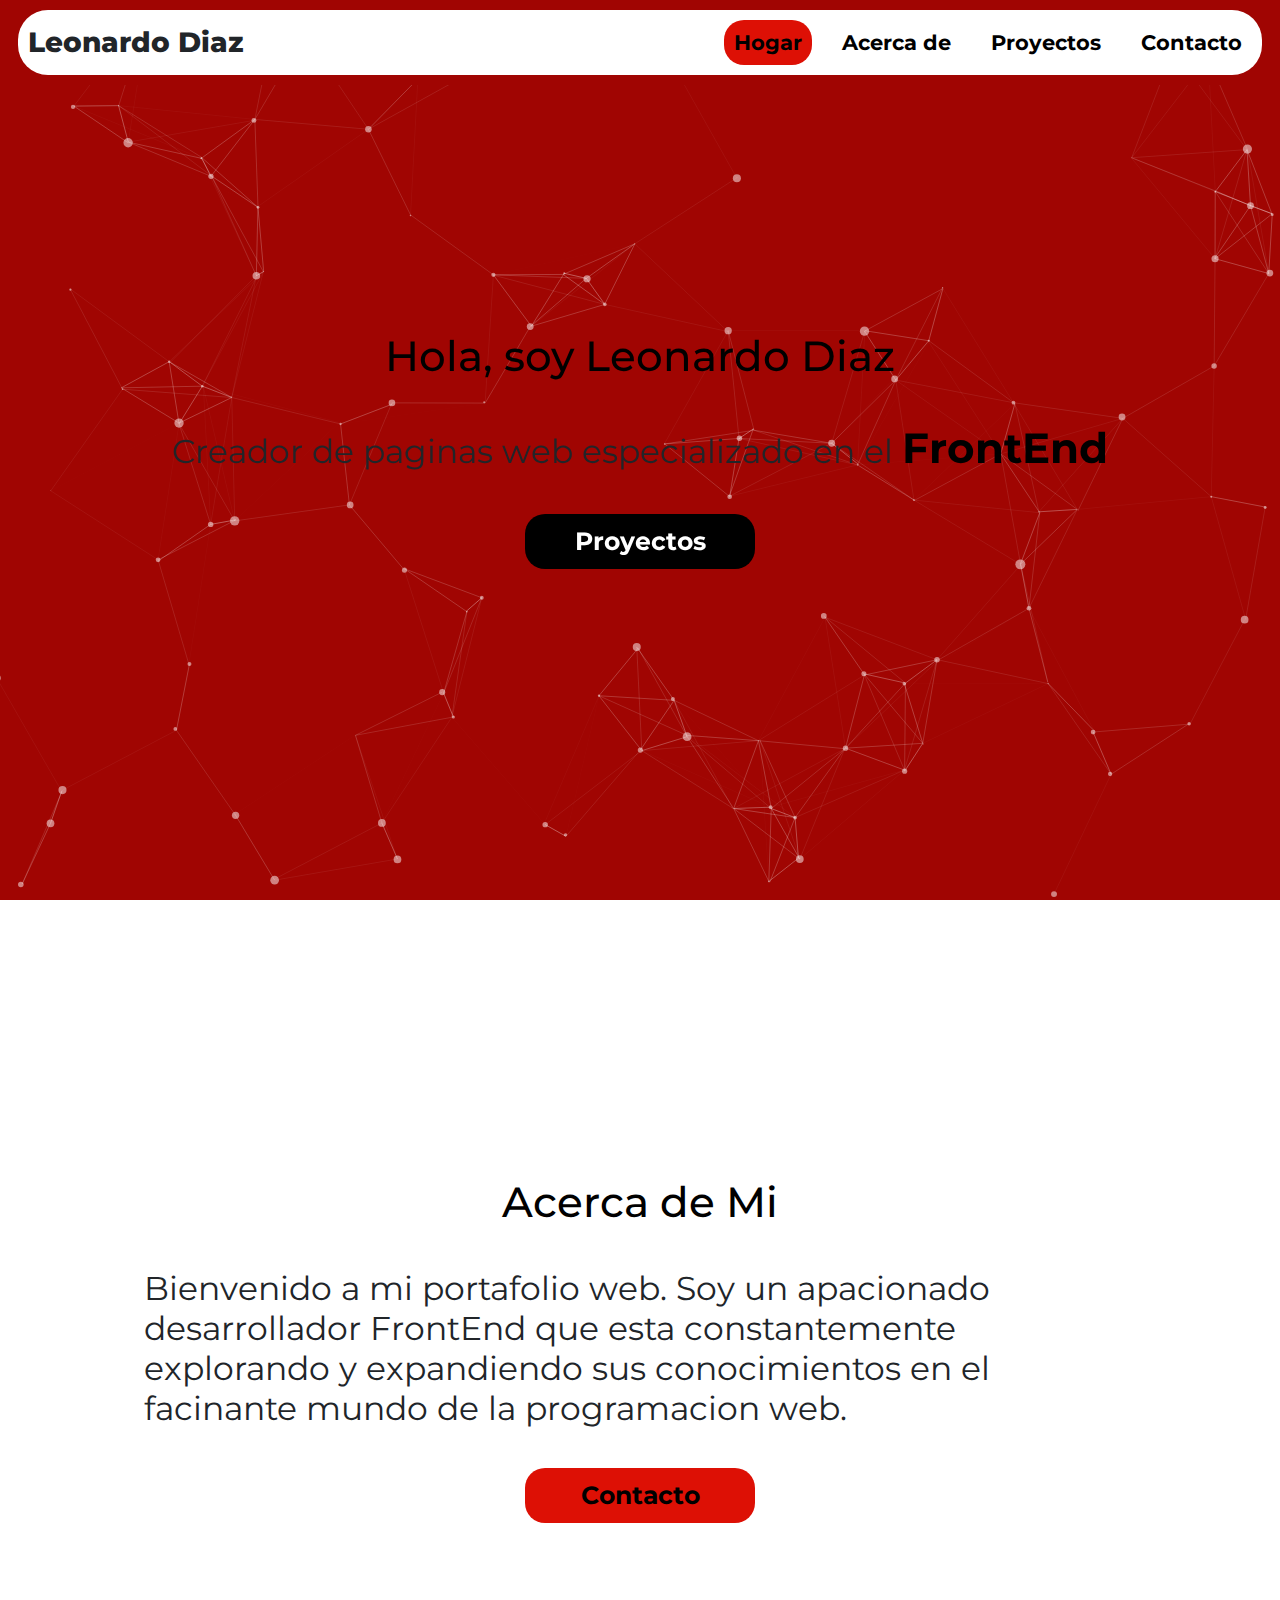
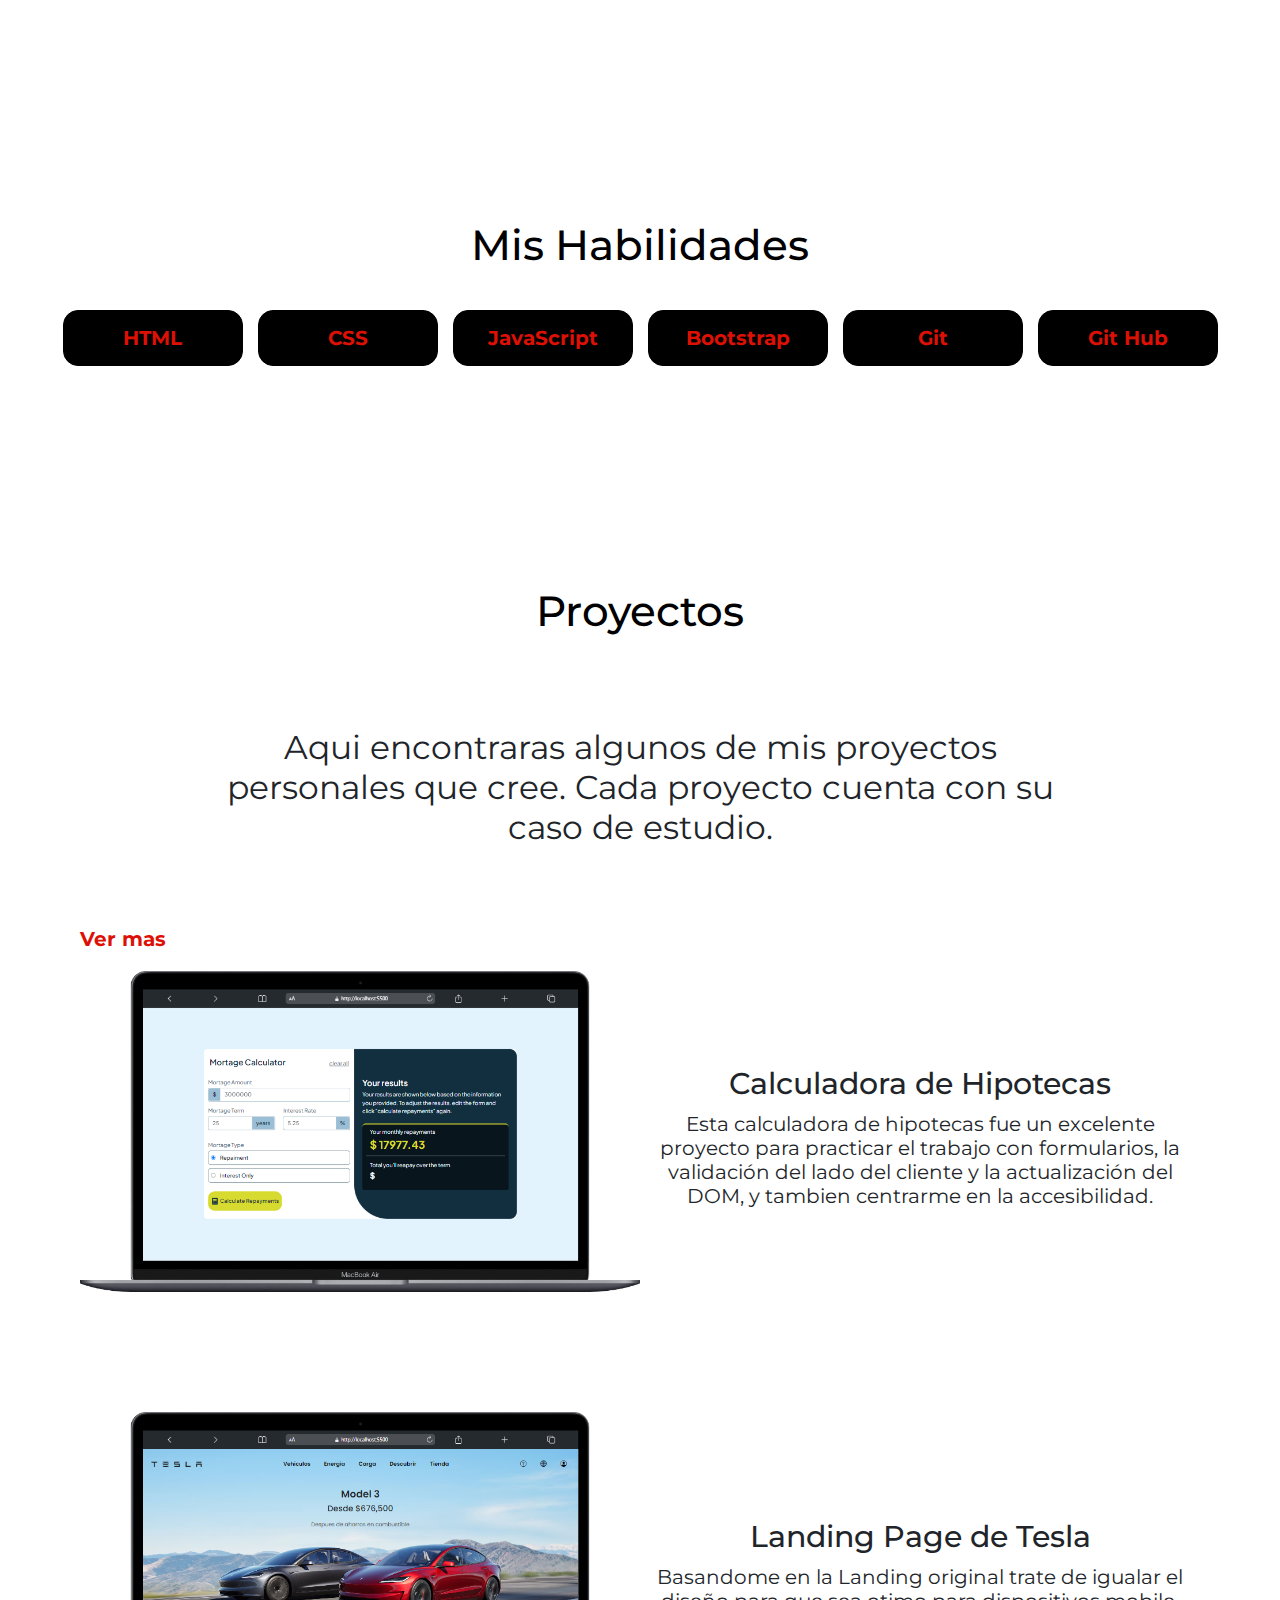
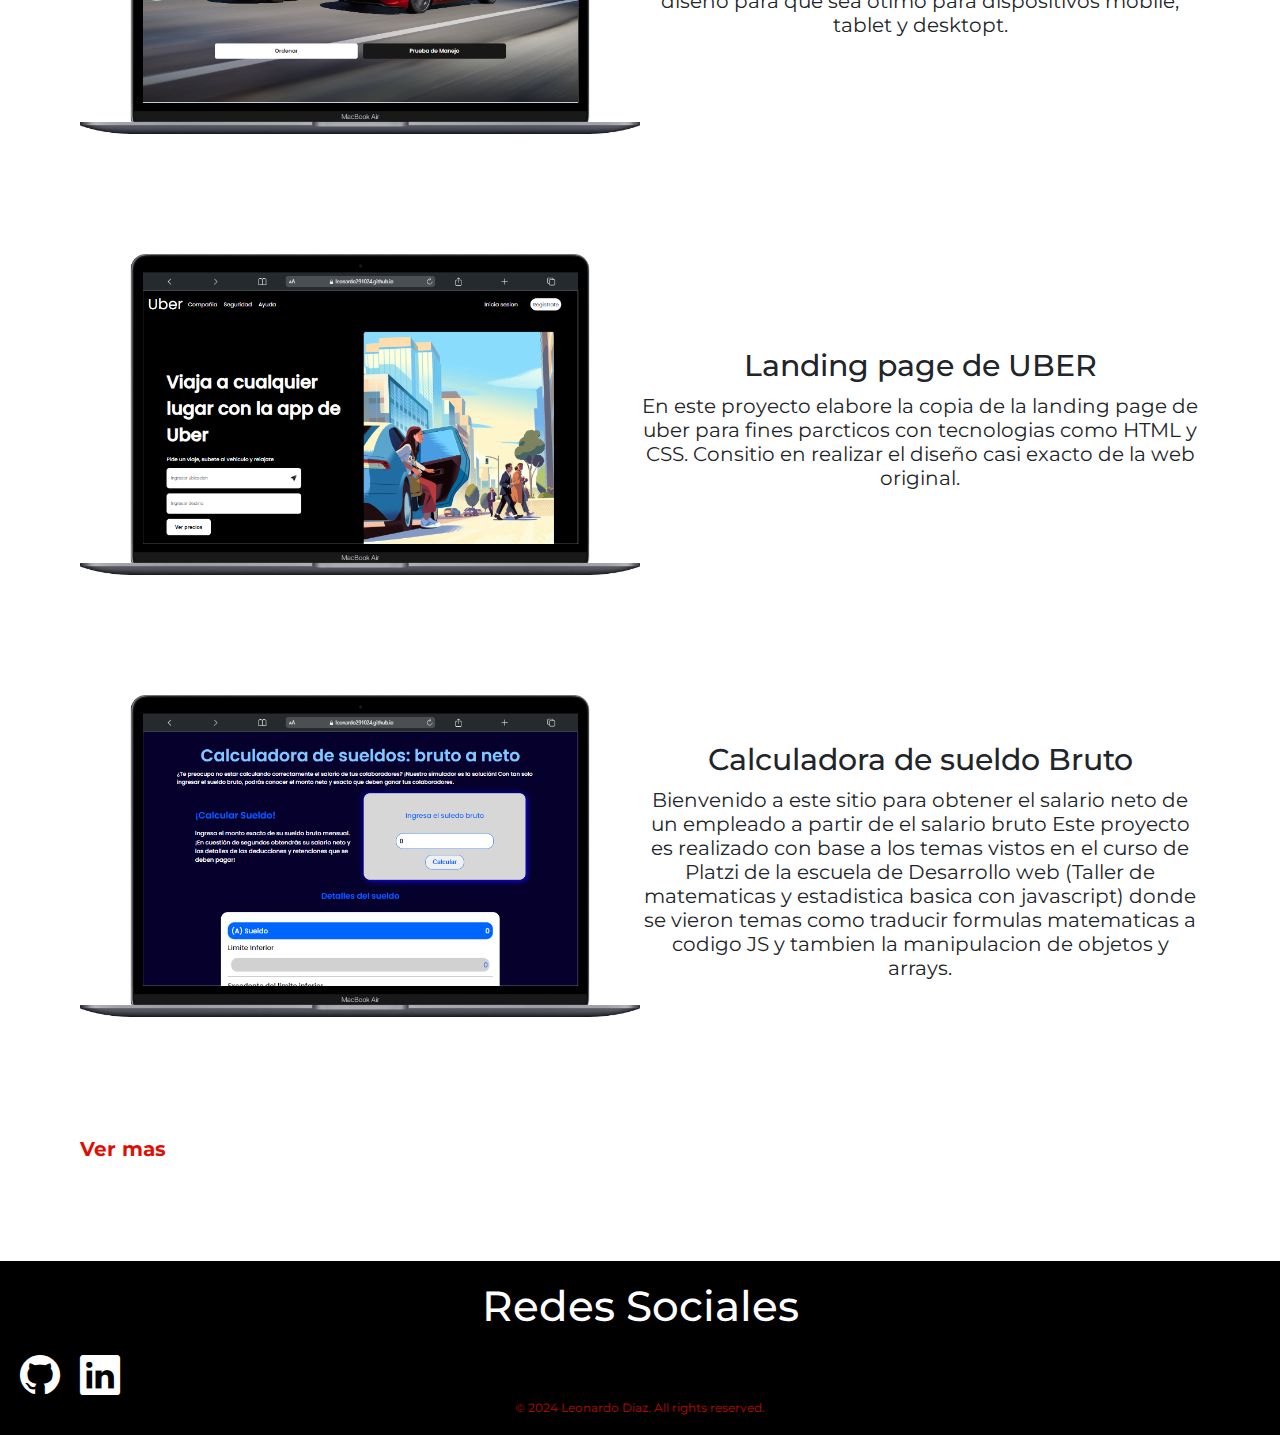
==== commit 191b6deb: "Cambios: Eliminado de la seccion de contacto, cambio de icono de menu a rojo y texto de derechos res" ====
--- a/index.html
+++ b/index.html
@@ -43,10 +43,7 @@
                 <a href="#">Hogar</a>
                 <a href="#acercaDeMi">Acerca de</a>
                 <a href="#proyectos">Proyectos</a>
-                <a href="#contacto">Contacto</a>
-                <button class="btn-darck">
-                    <i class="bi bi-moon-stars-fill" id="btn_darck"></i>
-                </button>
+                <a href="#footer">Contacto</a>
             </nav>
             <div class="container-icon-ham">
                 <img src="./imgs/icons/menu-hamburgesa-rojo.png" alt="menu hamburgesa" class="icon-menu">
@@ -71,11 +68,6 @@
             </li>
             <li>
                 <a href="#contacto">Contacto</a>
-            </li>
-            <li>
-                <button class="btn-darck">
-                    <i class="bi bi-moon-stars-fill"></i>
-                </button>
             </li>
         </ul>
     </div>
@@ -162,7 +154,7 @@
             </section>
         </section>
 
-        <section class="contacto" id="contacto">
+        <!--section class="contacto" id="contacto">
             <h1 class="titulos">Contacto</h1>
             <p class="textos">
                 No dudes en ponerte en contacto conmigo enviando el siguiente Formulario y me comunicare con usted lo antes posible.
@@ -179,10 +171,10 @@
 
                 <button>Enviar</button>
             </form>
-        </section>
+        </!--section-->
     </main>
 
-    <footer>
+    <footer id="footer">
         <h1 class="titulos titulo-footer">Redes Sociales</h1>
         <nav class="container-redes">
             <a href="https://github.com/Leonardo291024" target="_blank">
@@ -192,6 +184,7 @@
                 <i class="bi bi-linkedin"></i>
             </a>
         </nav>
+        <p class="text-center" style="color: #be0b03;">&copy; 2024 Leonardo Diaz. All rights reserved.</p>
     </footer>
 
     <!--Script de Bootstrap-->
